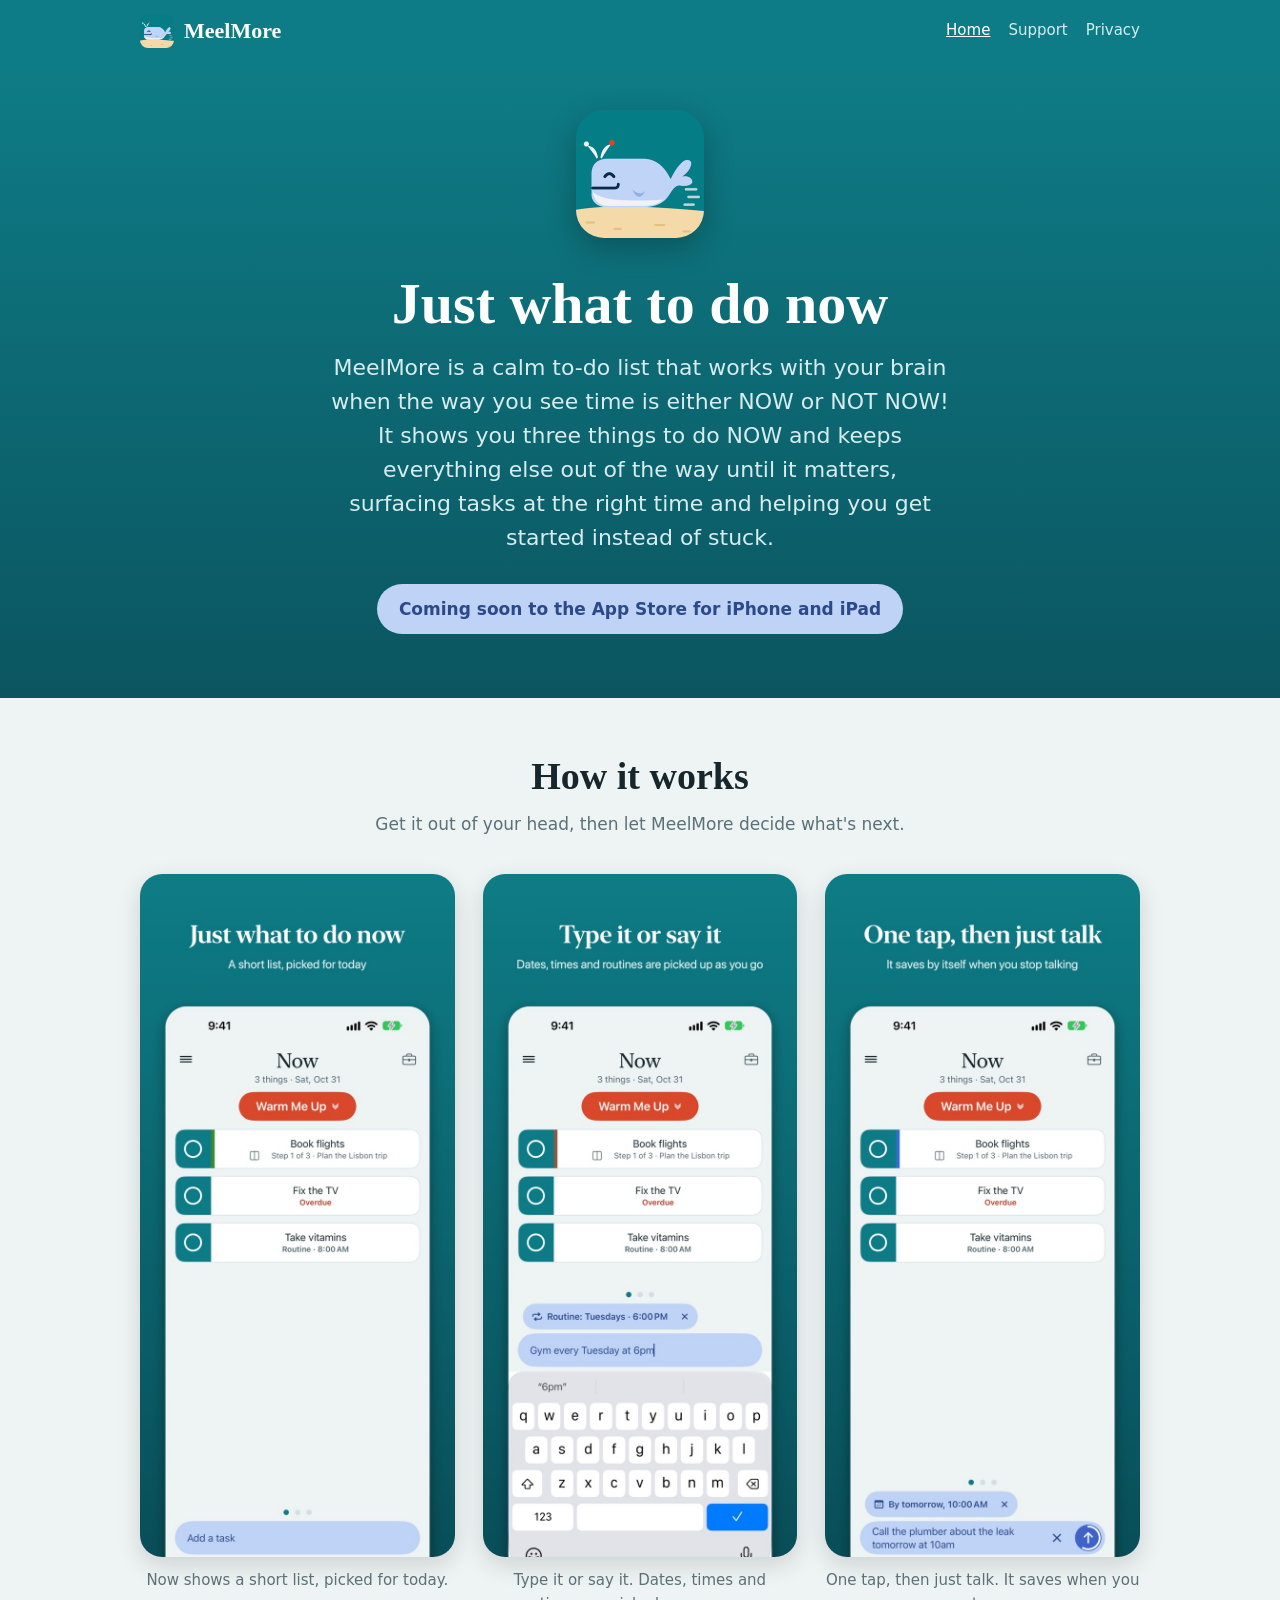
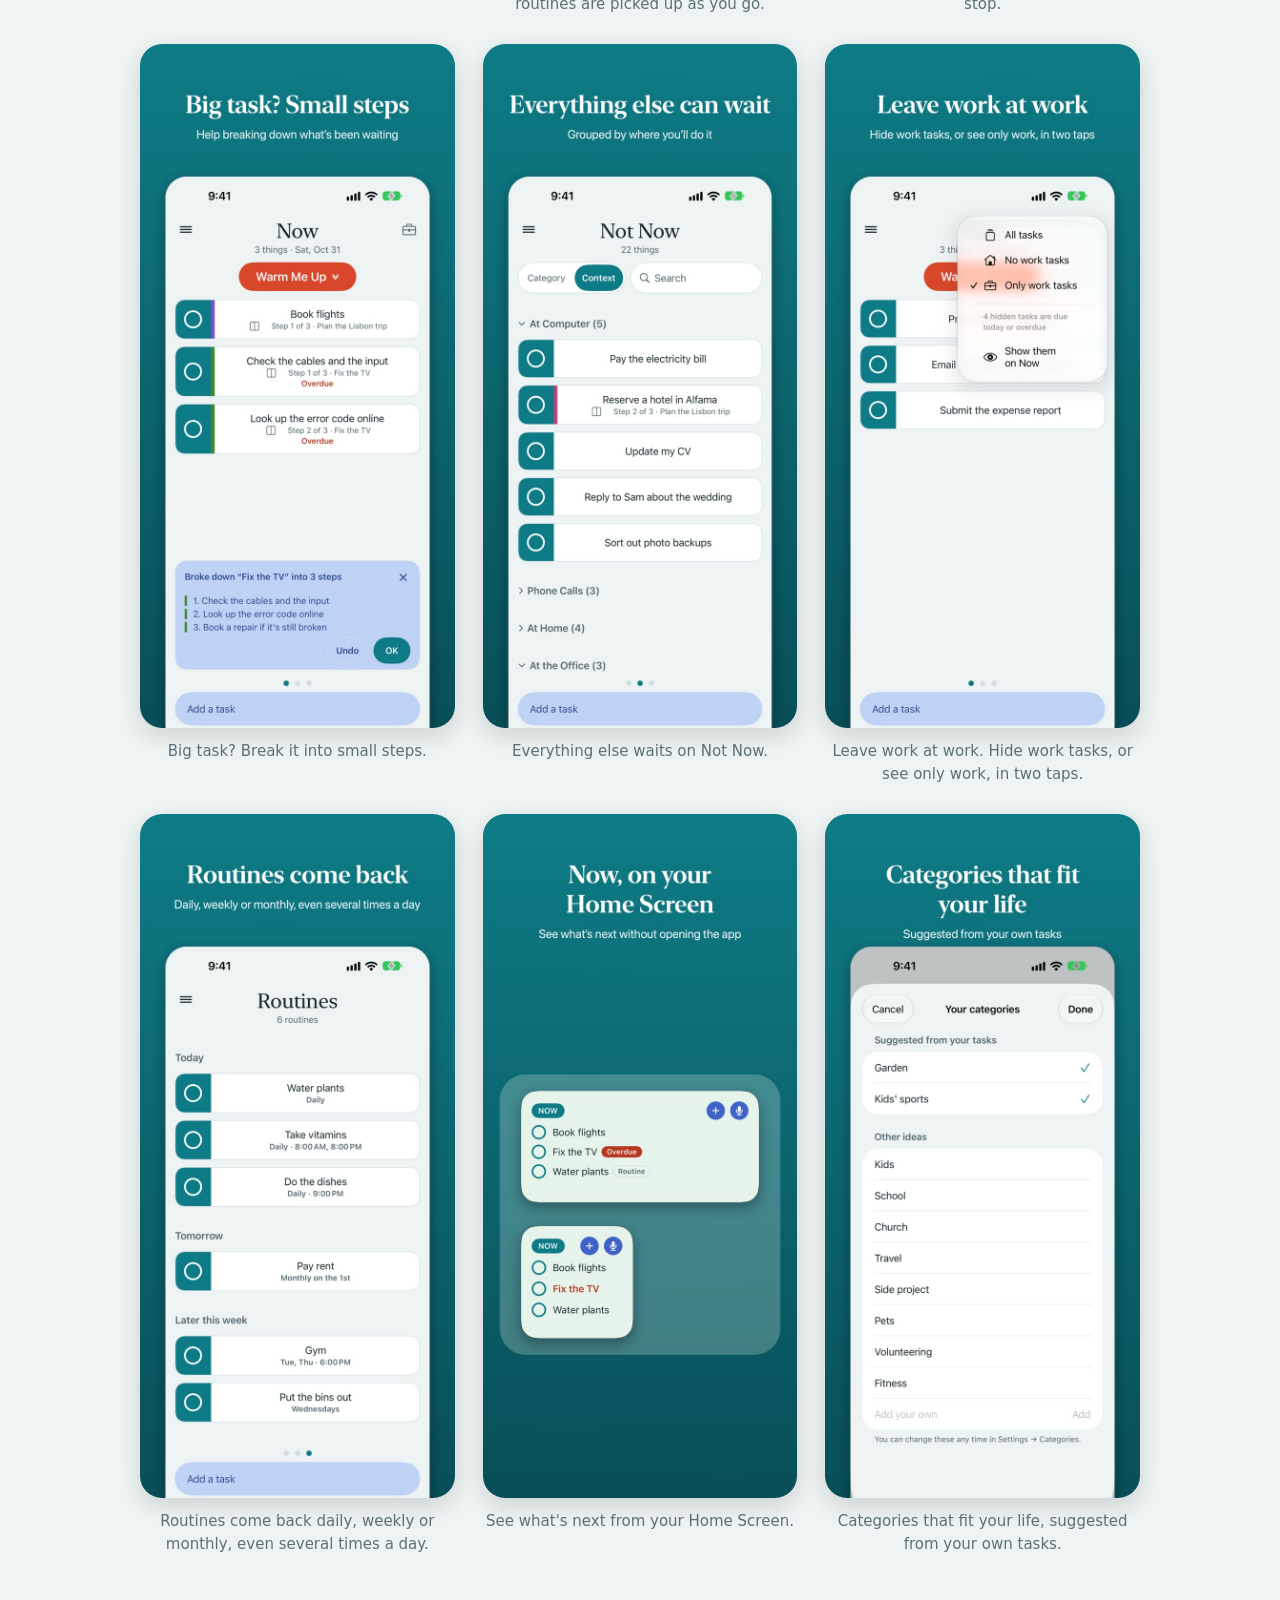
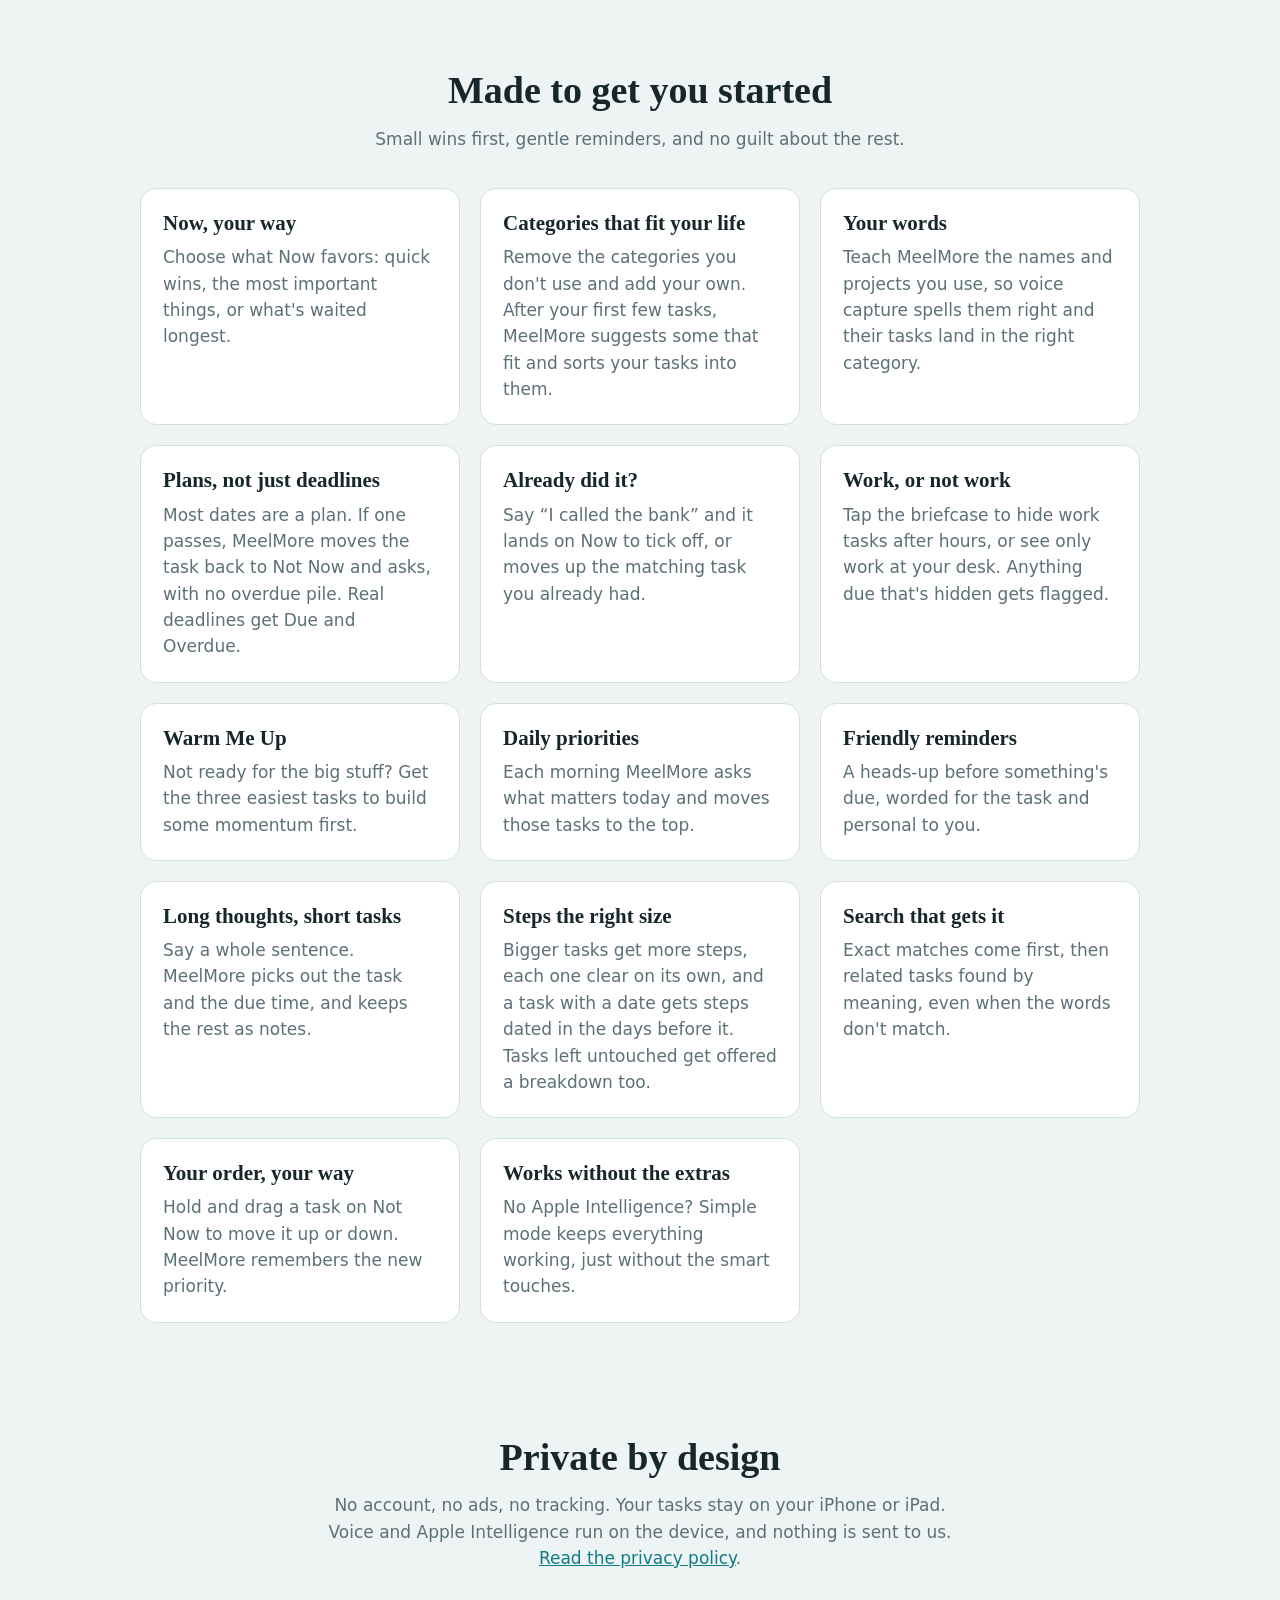
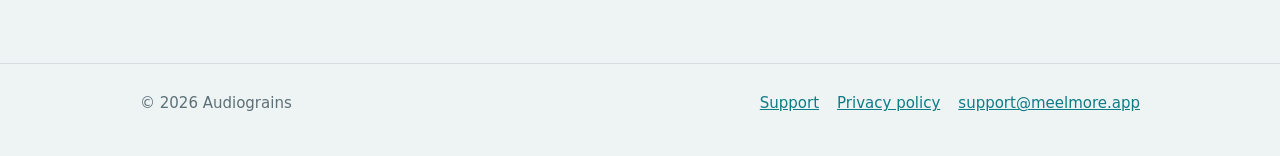
==== index.html @ 1015bf95 "MeelMore 1.3: Now favors, categories, My words, steps the right size; screenshot of suggested catego" ====
<!doctype html>
<html lang="en">
<head>
  <meta charset="utf-8">
  <meta name="viewport" content="width=device-width, initial-scale=1">
  <title>MeelMore: just what to do now</title>
  <meta name="description" content="MeelMore is a calm to-do list for iPhone and iPad that shows just what to do now. Capture by typing or voice, break big tasks into small steps, and keep everything on your device.">
  <meta property="og:title" content="MeelMore">
  <meta property="og:description" content="A calm to-do list for iPhone and iPad that shows just what to do now.">
  <meta property="og:image" content="https://meelmore.app/images/icon.png">
  <meta property="og:url" content="https://meelmore.app/">
  <link rel="icon" href="favicon.png" type="image/png">
  <link rel="apple-touch-icon" href="images/apple-touch-icon.png">
  <link rel="stylesheet" href="style.css">
</head>
<body>
  <header class="site-header">
    <div class="wrap">
      <a class="wordmark" href="./"><img src="images/icon.png" alt="">MeelMore</a>
      <nav aria-label="Site">
        <a href="./" aria-current="page">Home</a>
        <a href="support.html">Support</a>
        <a href="privacy.html">Privacy</a>
      </nav>
    </div>
  </header>

  <main>
    <div class="hero">
      <div class="wrap">
        <img class="icon" src="images/icon.png" alt="The MeelMore icon: a smiling whale">
        <h1>Just what to do now</h1>
        <p>MeelMore is a calm to-do list that works with your brain when the way you see time is either NOW or NOT NOW! It shows you three things to do NOW and keeps everything else out of the way until it matters, surfacing tasks at the right time and helping you get started instead of stuck.</p>
        <span class="badge">Coming soon to the App Store for iPhone and iPad</span>
      </div>
    </div>

    <section aria-labelledby="how">
      <div class="wrap">
        <h2 id="how">How it works</h2>
        <p class="lede">Get it out of your head, then let MeelMore decide what's next.</p>
        <ul class="shots">
          <li><figure><img src="images/01-now.jpg" width="660" height="1434" loading="lazy" alt="The Now screen with three tasks: Book flights, Fix the TV (overdue) and Take vitamins (a routine at 8:00 AM)"><figcaption>Now shows a short list, picked for today.</figcaption></figure></li>
          <li><figure><img src="images/02-capture.jpg" width="660" height="1434" loading="lazy" alt="Typing “Gym every Tuesday at 6pm” in the capture bar, which shows it will be a routine on Tuesdays at 6:00 PM"><figcaption>Type it or say it. Dates, times and routines are picked up as you go.</figcaption></figure></li>
          <li><figure><img src="images/03-voice.jpg" width="660" height="1434" loading="lazy" alt="Voice capture listening to “Call the plumber about the leak tomorrow at 10am”, with a date chip, a ✕ button and a Save task button whose ring is filling"><figcaption>One tap, then just talk. It saves when you stop.</figcaption></figure></li>
          <li><figure><img src="images/04-breakdown.jpg" width="660" height="1434" loading="lazy" alt="A big task broken down into small steps"><figcaption>Big task? Break it into small steps.</figcaption></figure></li>
          <li><figure><img src="images/05-not-now.jpg" width="660" height="1434" loading="lazy" alt="The Not Now screen with tasks grouped by where you can do them"><figcaption>Everything else waits on Not Now.</figcaption></figure></li>
          <li><figure><img src="images/06-work.jpg" width="660" height="1434" loading="lazy" alt="The briefcase menu on Now with All tasks, No work tasks and Only work tasks. Only work tasks is picked, and the menu says 2 hidden tasks are due today or overdue, with a Show them on Now button"><figcaption>Leave work at work. Hide work tasks, or see only work, in two taps.</figcaption></figure></li>
          <li><figure><img src="images/07-routines.jpg" width="660" height="1434" loading="lazy" alt="The Routines page: daily, weekly and monthly routines grouped into Today, Tomorrow and Later"><figcaption>Routines come back daily, weekly or monthly, even several times a day.</figcaption></figure></li>
          <li><figure><img src="images/08-widget.jpg" width="660" height="1434" loading="lazy" alt="MeelMore's Home Screen widgets in two sizes"><figcaption>See what's next from your Home Screen.</figcaption></figure></li>
          <li><figure><img src="images/09-categories.jpg" width="660" height="1434" loading="lazy" alt="The Your categories sheet: Garden and Kids' sports suggested from your tasks and ticked, with other ideas such as Kids, School, Church and Travel, and a field to add your own"><figcaption>Categories that fit your life, suggested from your own tasks.</figcaption></figure></li>
        </ul>
      </div>
    </section>

    <section aria-labelledby="features">
      <div class="wrap">
        <h2 id="features">Made to get you started</h2>
        <p class="lede">Small wins first, gentle reminders, and no guilt about the rest.</p>
        <div class="cards">
          <div class="card"><h3>Now, your way</h3><p>Choose what Now favors: quick wins, the most important things, or what's waited longest.</p></div>
          <div class="card"><h3>Categories that fit your life</h3><p>Remove the categories you don't use and add your own. After your first few tasks, MeelMore suggests some that fit and sorts your tasks into them.</p></div>
          <div class="card"><h3>Your words</h3><p>Teach MeelMore the names and projects you use, so voice capture spells them right and their tasks land in the right category.</p></div>
          <div class="card"><h3>Plans, not just deadlines</h3><p>Most dates are a plan. If one passes, MeelMore moves the task back to Not Now and asks, with no overdue pile. Real deadlines get Due and Overdue.</p></div>
          <div class="card"><h3>Already did it?</h3><p>Say “I called the bank” and it lands on Now to tick off, or moves up the matching task you already had.</p></div>
          <div class="card"><h3>Work, or not work</h3><p>Tap the briefcase to hide work tasks after hours, or see only work at your desk. Anything due that's hidden gets flagged.</p></div>
          <div class="card"><h3>Warm Me Up</h3><p>Not ready for the big stuff? Get the three easiest tasks to build some momentum first.</p></div>
          <div class="card"><h3>Daily priorities</h3><p>Each morning MeelMore asks what matters today and moves those tasks to the top.</p></div>
          <div class="card"><h3>Friendly reminders</h3><p>A heads-up before something's due, worded for the task and personal to you.</p></div>
          <div class="card"><h3>Long thoughts, short tasks</h3><p>Say a whole sentence. MeelMore picks out the task and the due time, and keeps the rest as notes.</p></div>
          <div class="card"><h3>Steps the right size</h3><p>Bigger tasks get more steps, each one clear on its own, and a task with a date gets steps dated in the days before it. Tasks left untouched get offered a breakdown too.</p></div>
          <div class="card"><h3>Search that gets it</h3><p>Exact matches come first, then related tasks found by meaning, even when the words don't match.</p></div>
          <div class="card"><h3>Your order, your way</h3><p>Hold and drag a task on Not Now to move it up or down. MeelMore remembers the new priority.</p></div>
          <div class="card"><h3>Works without the extras</h3><p>No Apple Intelligence? Simple mode keeps everything working, just without the smart touches.</p></div>
        </div>
      </div>
    </section>

    <section aria-labelledby="private">
      <div class="wrap narrow">
        <h2 id="private">Private by design</h2>
        <p class="lede">No account, no ads, no tracking. Your tasks stay on your iPhone or iPad. Voice and Apple Intelligence run on the device, and nothing is sent to us. <a href="privacy.html">Read the privacy policy</a>.</p>
      </div>
    </section>
  </main>

  <footer class="site-footer">
    <div class="wrap">
      <span>© 2026 Audiograins</span>
      <nav aria-label="Footer">
        <a href="support.html">Support</a>
        <a href="privacy.html">Privacy policy</a>
        <a href="mailto:support@meelmore.app">support@meelmore.app</a>
      </nav>
    </div>
  </footer>
</body>
</html>
---- style.css ----
/* MeelMore's Lagoon (light) and Nightfall (dark) colors, from design/design-tokens.json. */
:root {
  --screen: #EEF3F4;
  --row: #FFFFFF;
  --line: #D5DFE2;
  --ink: #16262B;
  --ink-secondary: #5C7077;
  --complete: #0E7C86;
  --capture: #BFD3F7;
  --on-capture: #2C4A8A;
  --due: #B8391F;
  --hero-top: #0E7C86;
  --hero-bottom: #0B5560;
  --on-hero: #FFFFFF;
  --on-hero-soft: #D7ECEE;
  color-scheme: light dark;
}

@media (prefers-color-scheme: dark) {
  :root {
    --screen: #0C1117;
    --row: #151C25;
    --line: #232D3A;
    --ink: #E8EEF2;
    --ink-secondary: #8797A6;
    --complete: #3CC9C0;
    --capture: #A9C4FA;
    --on-capture: #1D3A75;
    --due: #FF8A5B;
    --hero-top: #0B4A52;
    --hero-bottom: #0C1117;
  }
}

* { box-sizing: border-box; }

body {
  margin: 0;
  background: var(--screen);
  color: var(--ink);
  font: 17px/1.55 -apple-system, BlinkMacSystemFont, "Segoe UI", system-ui, sans-serif;
  -webkit-text-size-adjust: 100%;
}

h1, h2, h3, .wordmark {
  font-family: ui-serif, "New York", Georgia, "Times New Roman", serif;
  font-weight: 600;
  line-height: 1.2;
}

a { color: var(--complete); }
a:hover { text-decoration-thickness: 2px; }

.wrap { max-width: 1040px; margin: 0 auto; padding: 0 20px; }
.narrow { max-width: 720px; }

/* Header */
.site-header { background: var(--hero-top); color: var(--on-hero); }
.site-header .wrap { display: flex; align-items: center; justify-content: space-between; gap: 16px; padding-top: 14px; padding-bottom: 14px; }
.wordmark { display: flex; align-items: center; gap: 10px; color: inherit; text-decoration: none; font-size: 22px; }
.wordmark img { width: 34px; height: 34px; border-radius: 8px; }
.site-header nav { display: flex; gap: 18px; flex-wrap: wrap; }
.site-header nav a { color: var(--on-hero-soft); text-decoration: none; font-size: 15px; }
.site-header nav a:hover, .site-header nav a[aria-current="page"] { color: var(--on-hero); text-decoration: underline; }

/* Hero */
.hero {
  background: linear-gradient(var(--hero-top), var(--hero-bottom));
  color: var(--on-hero);
  text-align: center;
  padding: 48px 0 64px;
}
.hero .icon { width: 128px; height: 128px; border-radius: 28px; box-shadow: 0 10px 30px rgb(0 0 0 / 0.25); }
.hero h1 { font-size: clamp(36px, 7vw, 58px); margin: 24px 0 12px; }
.hero p { font-size: clamp(18px, 2.6vw, 22px); color: var(--on-hero-soft); max-width: 620px; margin: 0 auto; }
.badge {
  display: inline-block;
  margin-top: 28px;
  padding: 12px 22px;
  border-radius: 999px;
  background: var(--capture);
  color: var(--on-capture);
  font-weight: 600;
}

/* Sections */
section { padding: 56px 0; }
section h2 { font-size: clamp(28px, 4.5vw, 38px); margin: 0 0 12px; text-align: center; }
.lede { text-align: center; color: var(--ink-secondary); max-width: 640px; margin: 0 auto 36px; }

.shots {
  display: grid;
  grid-template-columns: repeat(3, 1fr);
  gap: 28px;
  margin: 0;
  padding: 0;
  list-style: none;
}
.shots figure { margin: 0; }
.shots img {
  display: block;
  width: 100%;
  height: auto;
  border-radius: 22px;
  box-shadow: 0 8px 24px rgb(0 0 0 / 0.14);
}
.shots figcaption { margin-top: 12px; color: var(--ink-secondary); font-size: 15px; text-align: center; }

.cards { display: grid; grid-template-columns: repeat(3, 1fr); gap: 20px; }
.card { background: var(--row); border: 1px solid var(--line); border-radius: 16px; padding: 22px; }
.card h3 { margin: 0 0 8px; font-size: 21px; }
.card p { margin: 0; color: var(--ink-secondary); }

/* Pages */
.page { padding: 40px 0 64px; }
.page h1 { font-size: clamp(32px, 6vw, 44px); margin: 0 0 8px; }
.page h2 { font-size: 24px; margin: 36px 0 8px; }
.page .updated { color: var(--ink-secondary); margin-top: 0; }
.page li { margin-bottom: 6px; }
.contact {
  background: var(--row);
  border: 1px solid var(--line);
  border-radius: 16px;
  padding: 20px 22px;
  margin: 24px 0;
}
.contact a { font-weight: 600; font-size: 19px; }
details { background: var(--row); border: 1px solid var(--line); border-radius: 12px; padding: 14px 18px; margin: 10px 0; }
summary { cursor: pointer; font-weight: 600; }
details p { margin: 10px 0 0; color: var(--ink-secondary); }

/* Footer */
.site-footer { border-top: 1px solid var(--line); padding: 28px 0 40px; color: var(--ink-secondary); font-size: 15px; }
.site-footer .wrap { display: flex; justify-content: space-between; flex-wrap: wrap; gap: 12px; }
.site-footer nav { display: flex; gap: 18px; flex-wrap: wrap; }

@media (max-width: 760px) {
  .shots { grid-template-columns: repeat(2, 1fr); gap: 16px; }
  .cards { grid-template-columns: 1fr; }
  .site-header .wrap { flex-direction: column; align-items: flex-start; gap: 8px; }
}
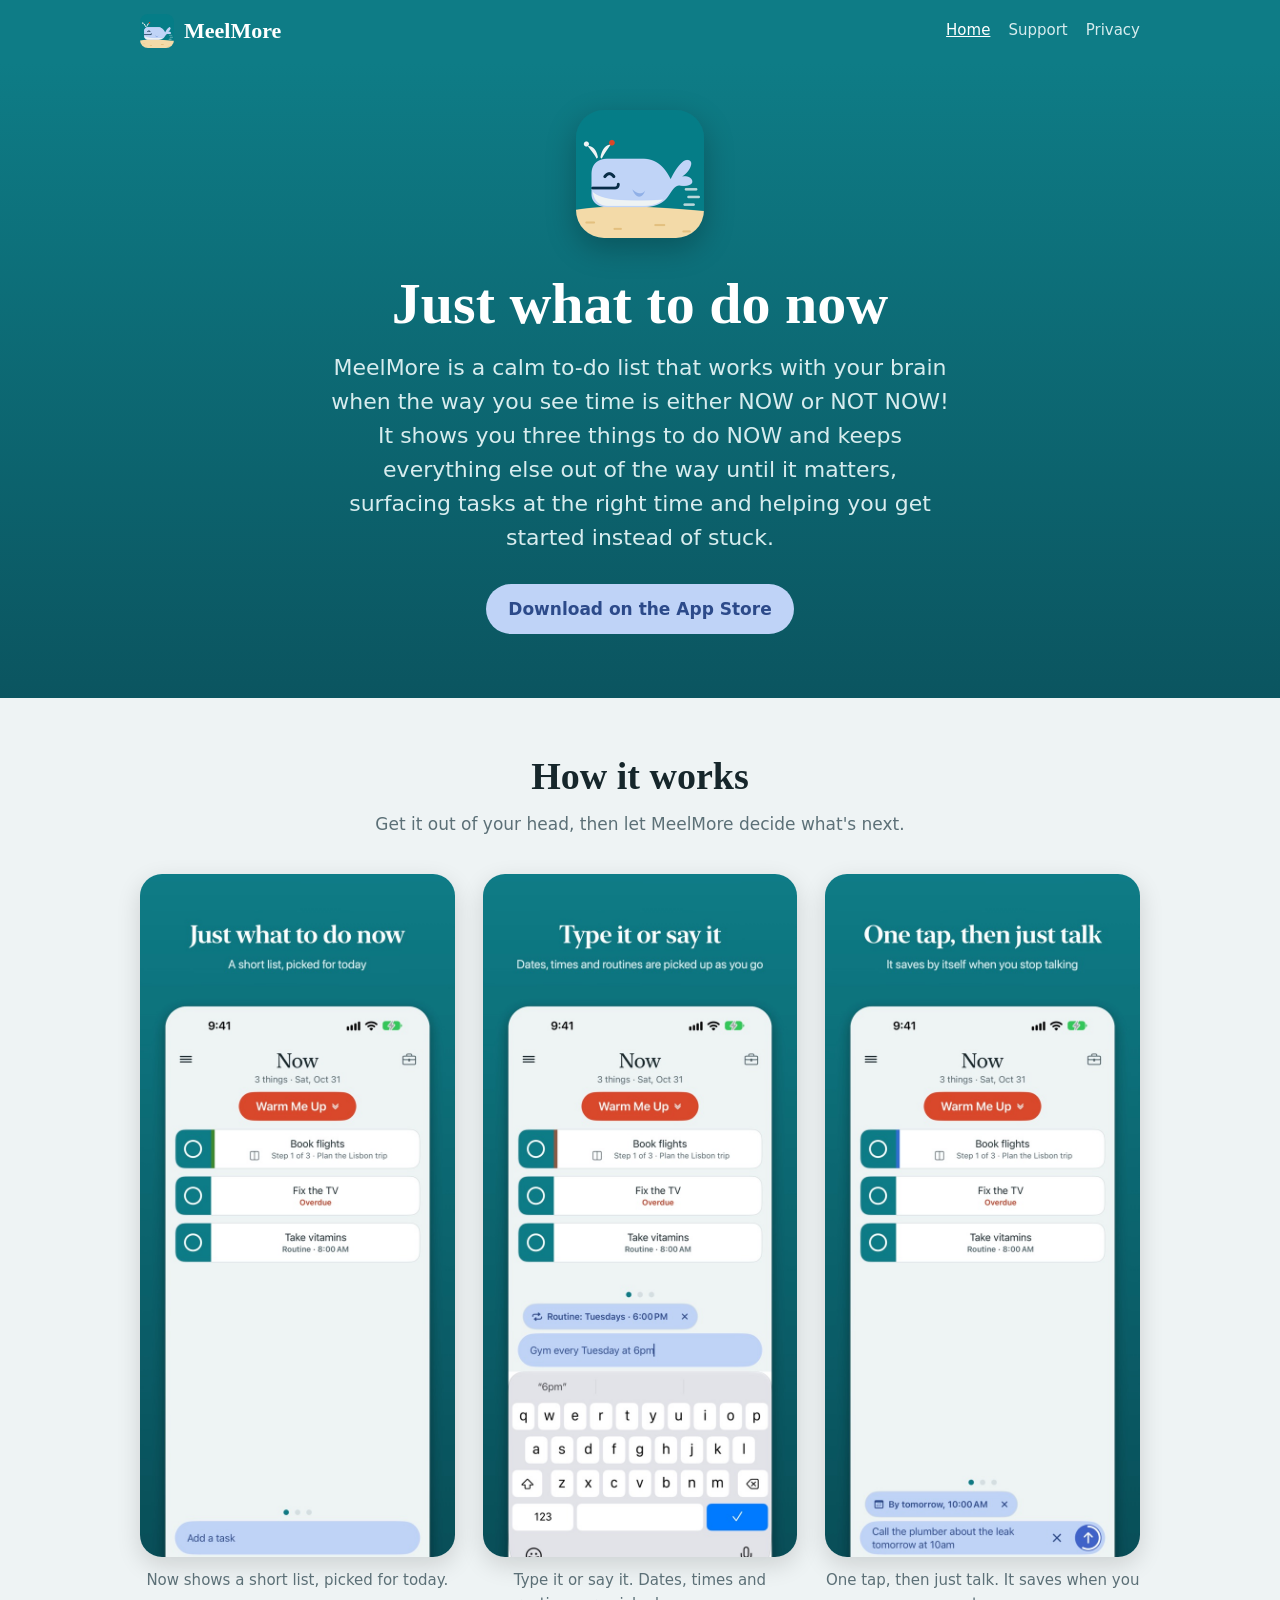
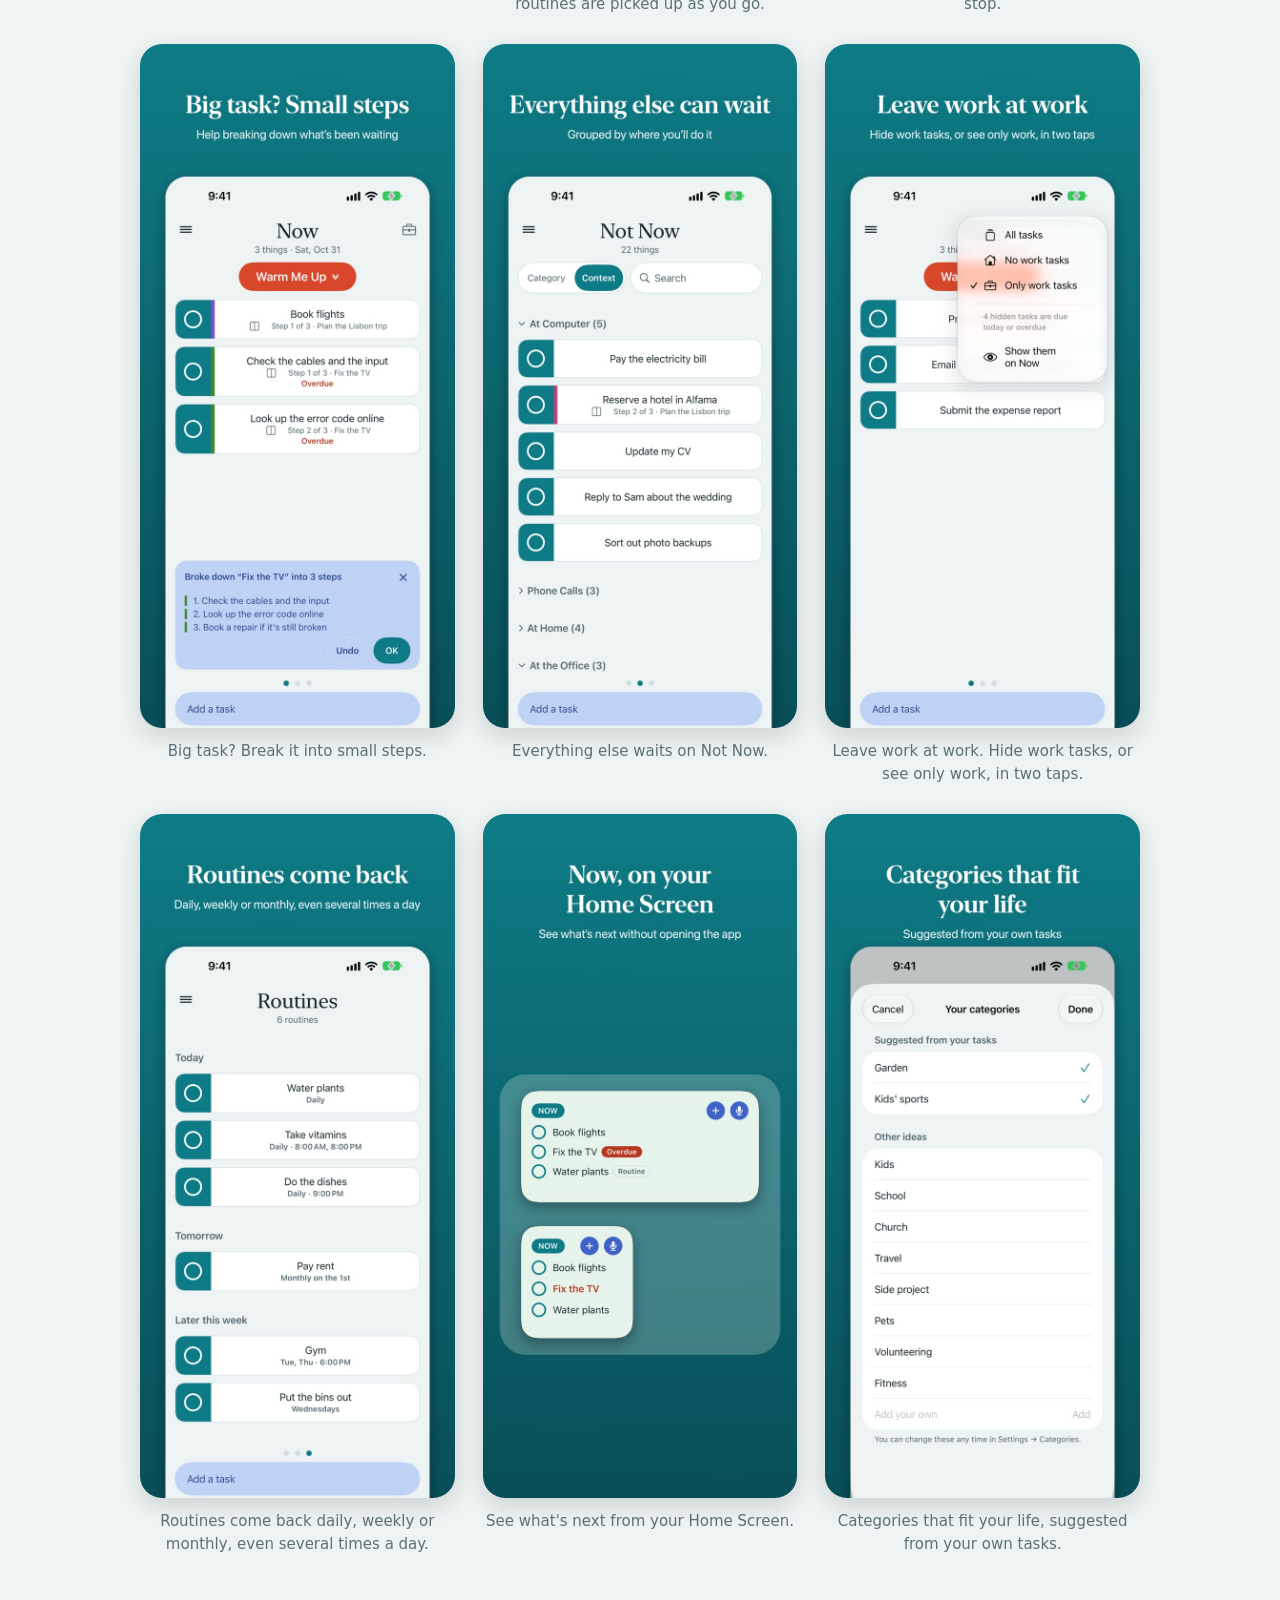
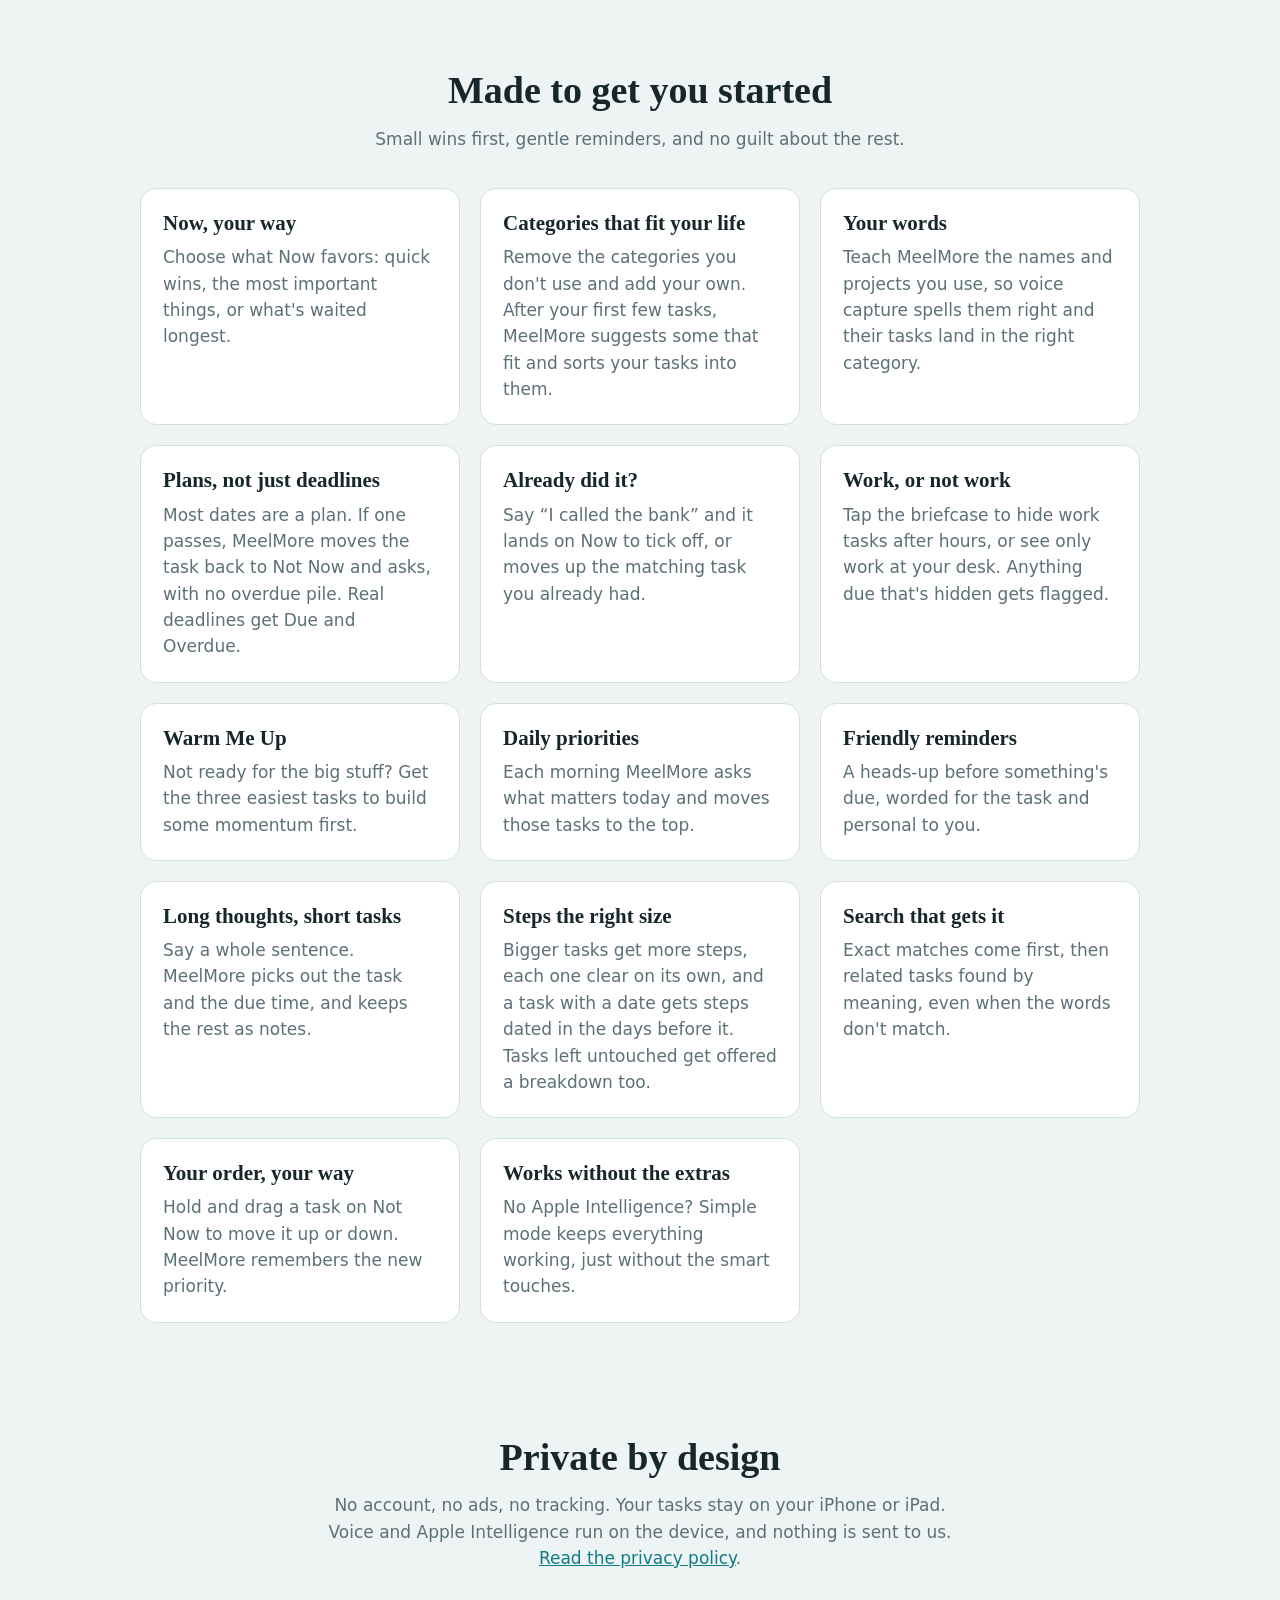
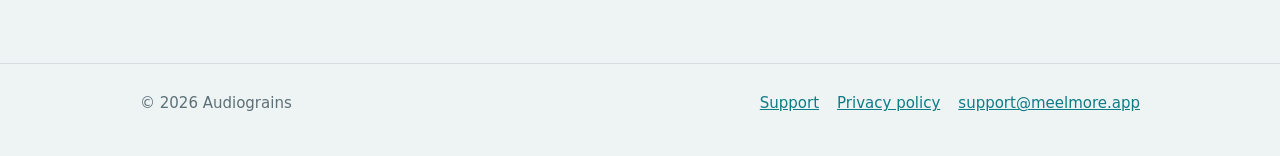
==== commit ce392982: "Link to MeelMore on the App Store Co-Authored-By: Claude Opus 5.5 <noreply@anthropic.com> Claude-Ses" ====
--- a/index.html
+++ b/index.html
@@ -9,6 +9,7 @@
   <meta property="og:description" content="A calm to-do list for iPhone and iPad that shows just what to do now.">
   <meta property="og:image" content="https://meelmore.app/images/icon.png">
   <meta property="og:url" content="https://meelmore.app/">
+  <meta name="apple-itunes-app" content="app-id=6826042139">
   <link rel="icon" href="favicon.png" type="image/png">
   <link rel="apple-touch-icon" href="images/apple-touch-icon.png">
   <link rel="stylesheet" href="style.css">
@@ -31,7 +32,7 @@
         <img class="icon" src="images/icon.png" alt="The MeelMore icon: a smiling whale">
         <h1>Just what to do now</h1>
         <p>MeelMore is a calm to-do list that works with your brain when the way you see time is either NOW or NOT NOW! It shows you three things to do NOW and keeps everything else out of the way until it matters, surfacing tasks at the right time and helping you get started instead of stuck.</p>
-        <span class="badge">Coming soon to the App Store for iPhone and iPad</span>
+        <a class="badge" href="https://apps.apple.com/app/meelmore/id6826042139">Download on the App Store</a>
       </div>
     </div>
 
--- a/style.css
+++ b/style.css
@@ -81,7 +81,9 @@
   background: var(--capture);
   color: var(--on-capture);
   font-weight: 600;
+  text-decoration: none;
 }
+a.badge:hover { filter: brightness(1.08); }
 
 /* Sections */
 section { padding: 56px 0; }
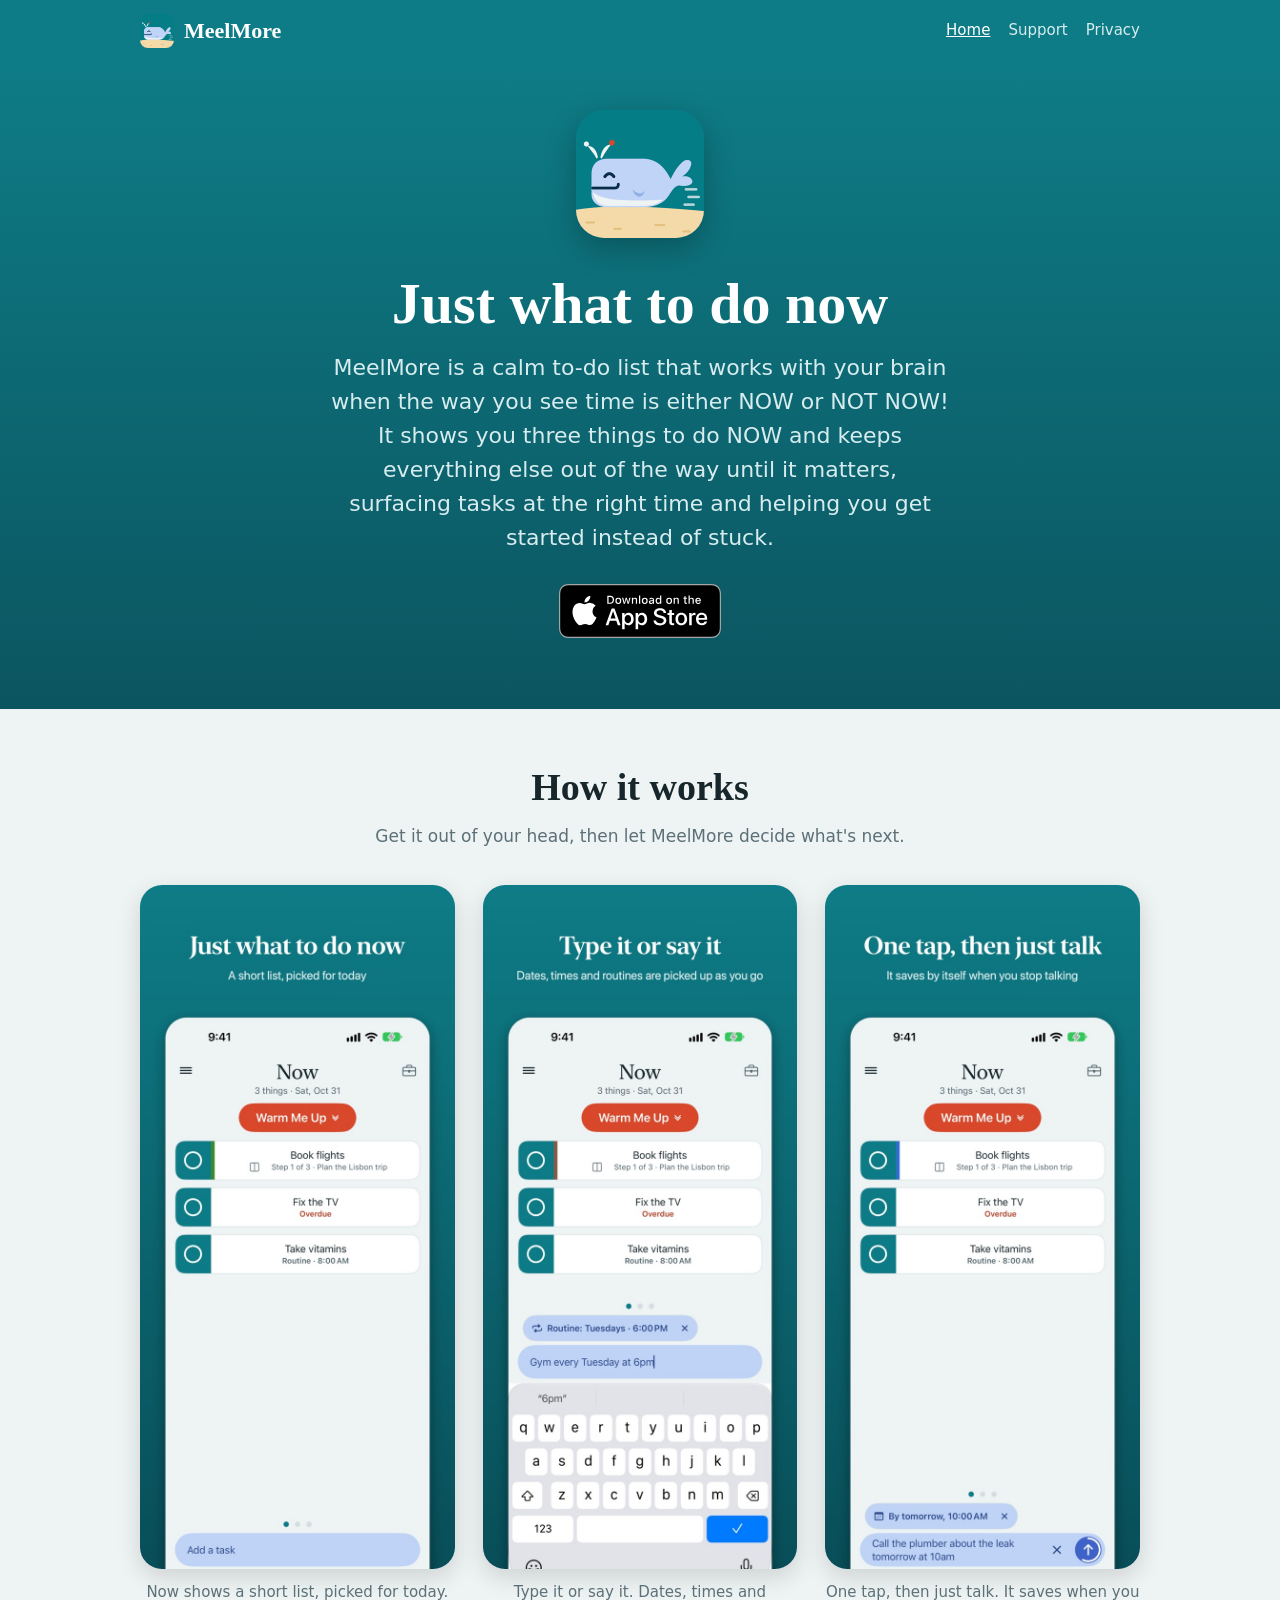
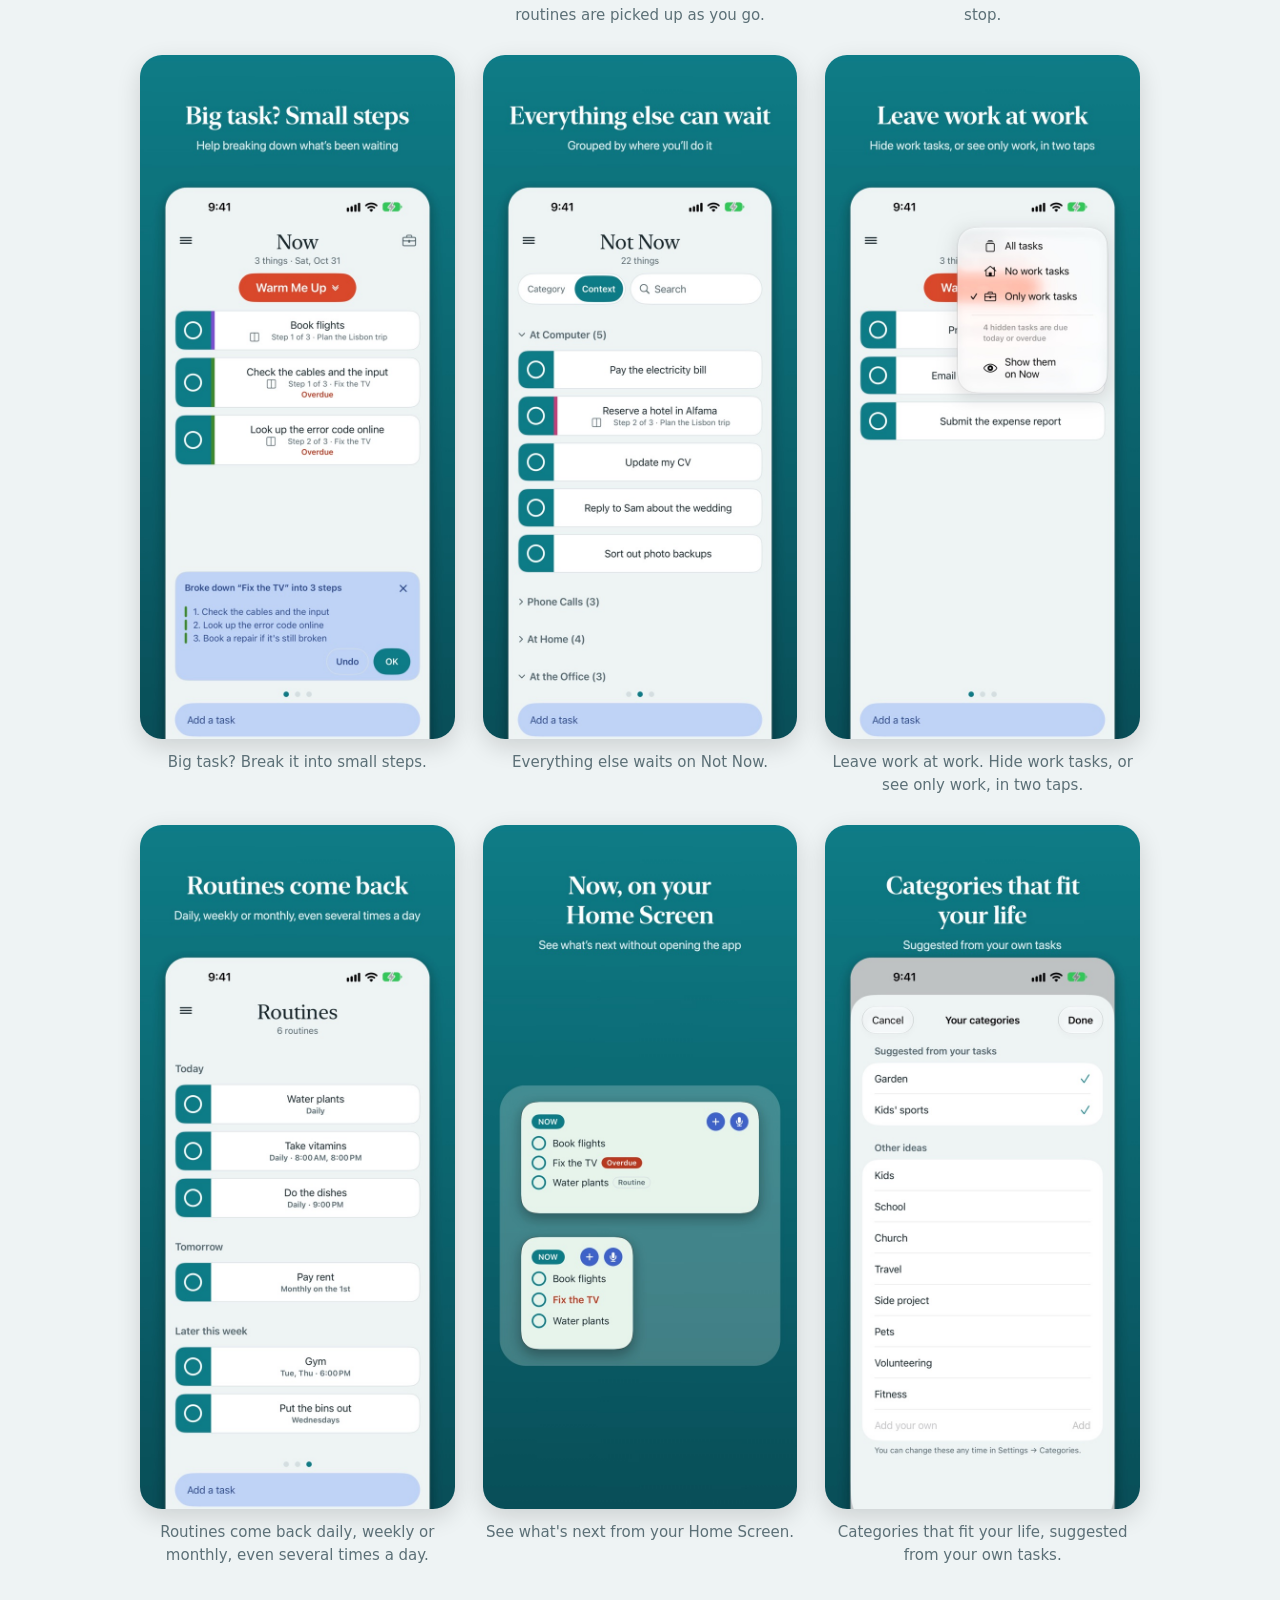
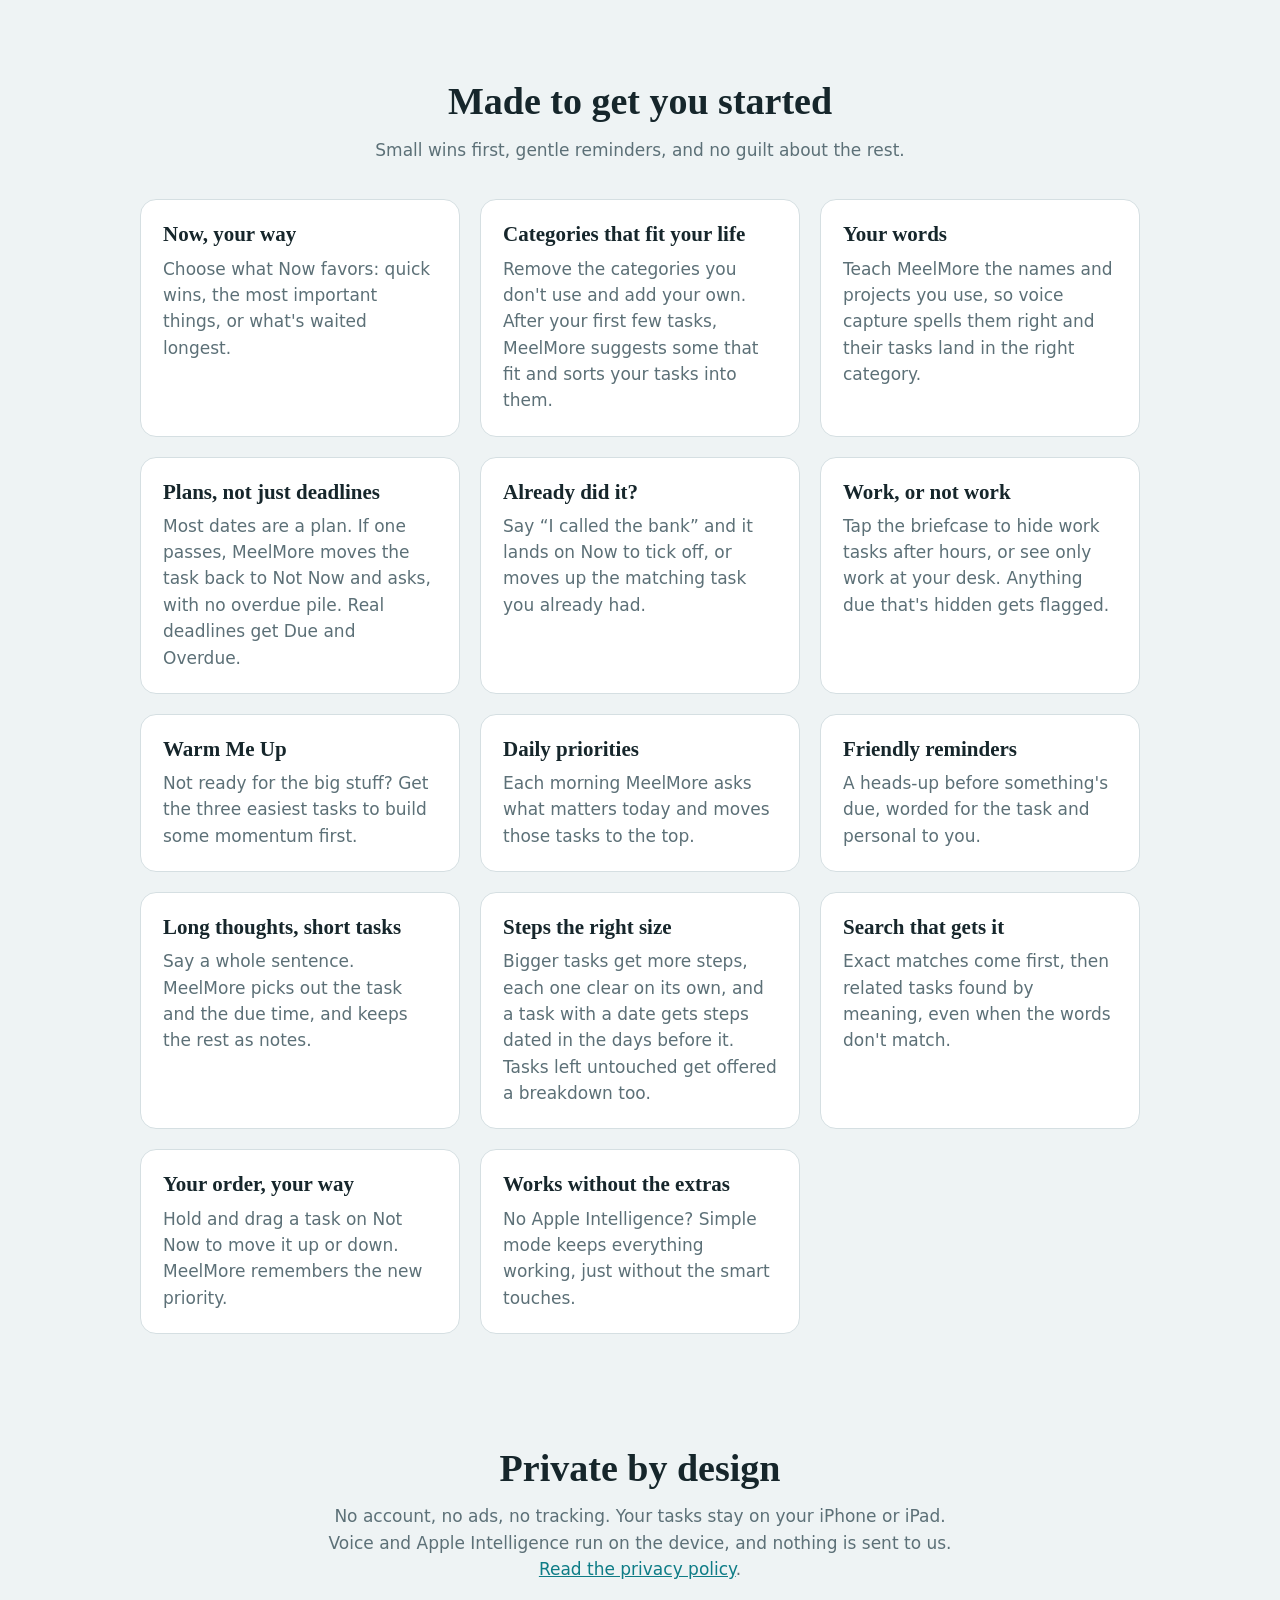
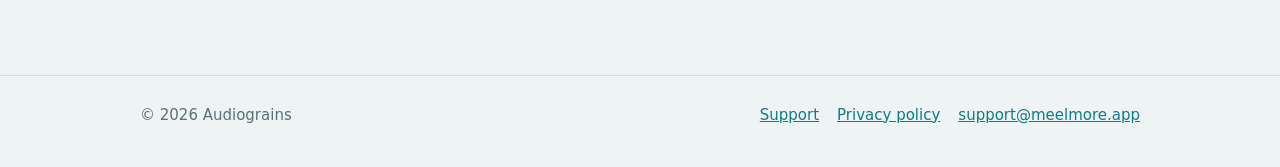
==== commit 263f0d47: "Apple's Download on the App Store badge in place of the pill Co-Authored-By: Claude Opus 5.5 <norepl" ====
--- a/index.html
+++ b/index.html
@@ -32,7 +32,7 @@
         <img class="icon" src="images/icon.png" alt="The MeelMore icon: a smiling whale">
         <h1>Just what to do now</h1>
         <p>MeelMore is a calm to-do list that works with your brain when the way you see time is either NOW or NOT NOW! It shows you three things to do NOW and keeps everything else out of the way until it matters, surfacing tasks at the right time and helping you get started instead of stuck.</p>
-        <a class="badge" href="https://apps.apple.com/app/meelmore/id6826042139">Download on the App Store</a>
+        <a class="store-badge" href="https://apps.apple.com/app/meelmore/id6826042139"><img src="images/app-store-badge.svg" width="162" height="54" alt="Download on the App Store"></a>
       </div>
     </div>
 
--- a/style.css
+++ b/style.css
@@ -73,17 +73,9 @@
 .hero .icon { width: 128px; height: 128px; border-radius: 28px; box-shadow: 0 10px 30px rgb(0 0 0 / 0.25); }
 .hero h1 { font-size: clamp(36px, 7vw, 58px); margin: 24px 0 12px; }
 .hero p { font-size: clamp(18px, 2.6vw, 22px); color: var(--on-hero-soft); max-width: 620px; margin: 0 auto; }
-.badge {
-  display: inline-block;
-  margin-top: 28px;
-  padding: 12px 22px;
-  border-radius: 999px;
-  background: var(--capture);
-  color: var(--on-capture);
-  font-weight: 600;
-  text-decoration: none;
-}
-a.badge:hover { filter: brightness(1.08); }
+/* Apple's badge artwork, unmodified (App Store marketing guidelines). */
+.store-badge { display: inline-block; margin-top: 28px; line-height: 0; }
+.store-badge img { display: block; width: 162px; height: auto; }
 
 /* Sections */
 section { padding: 56px 0; }
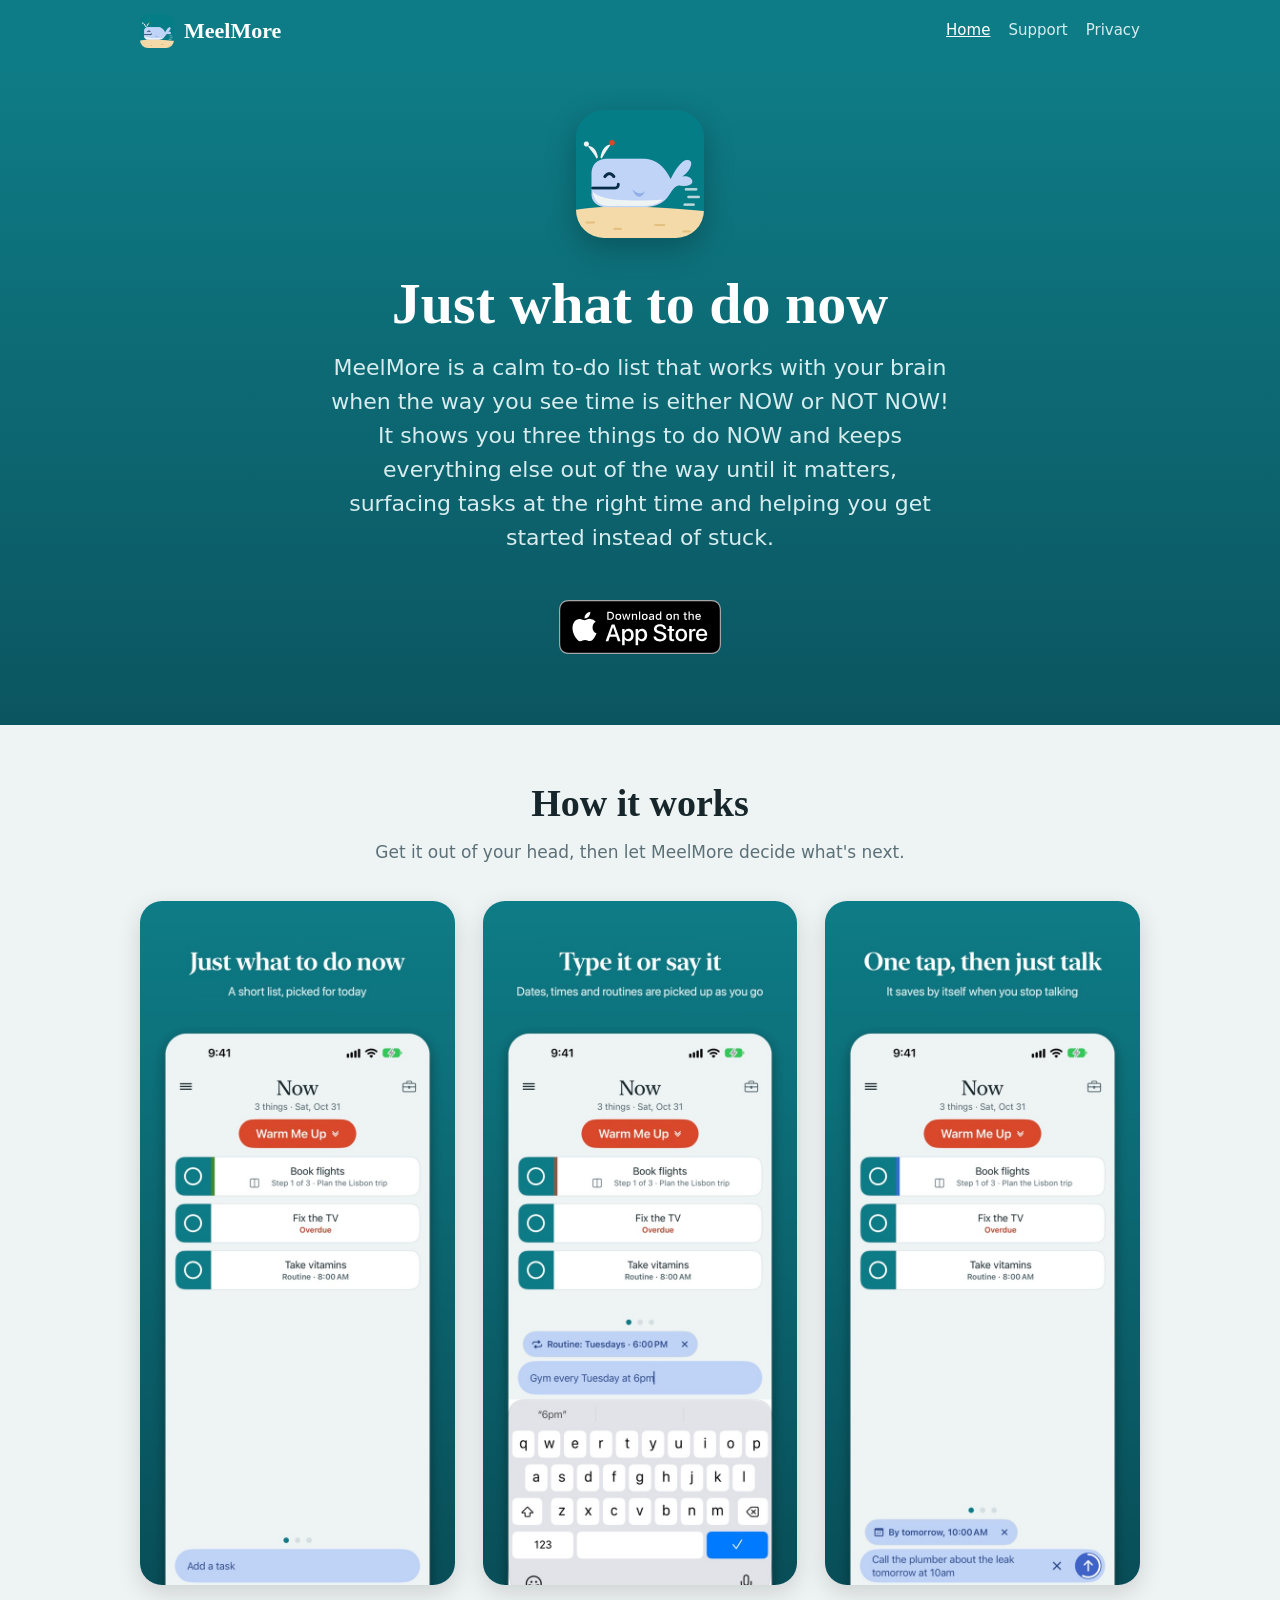
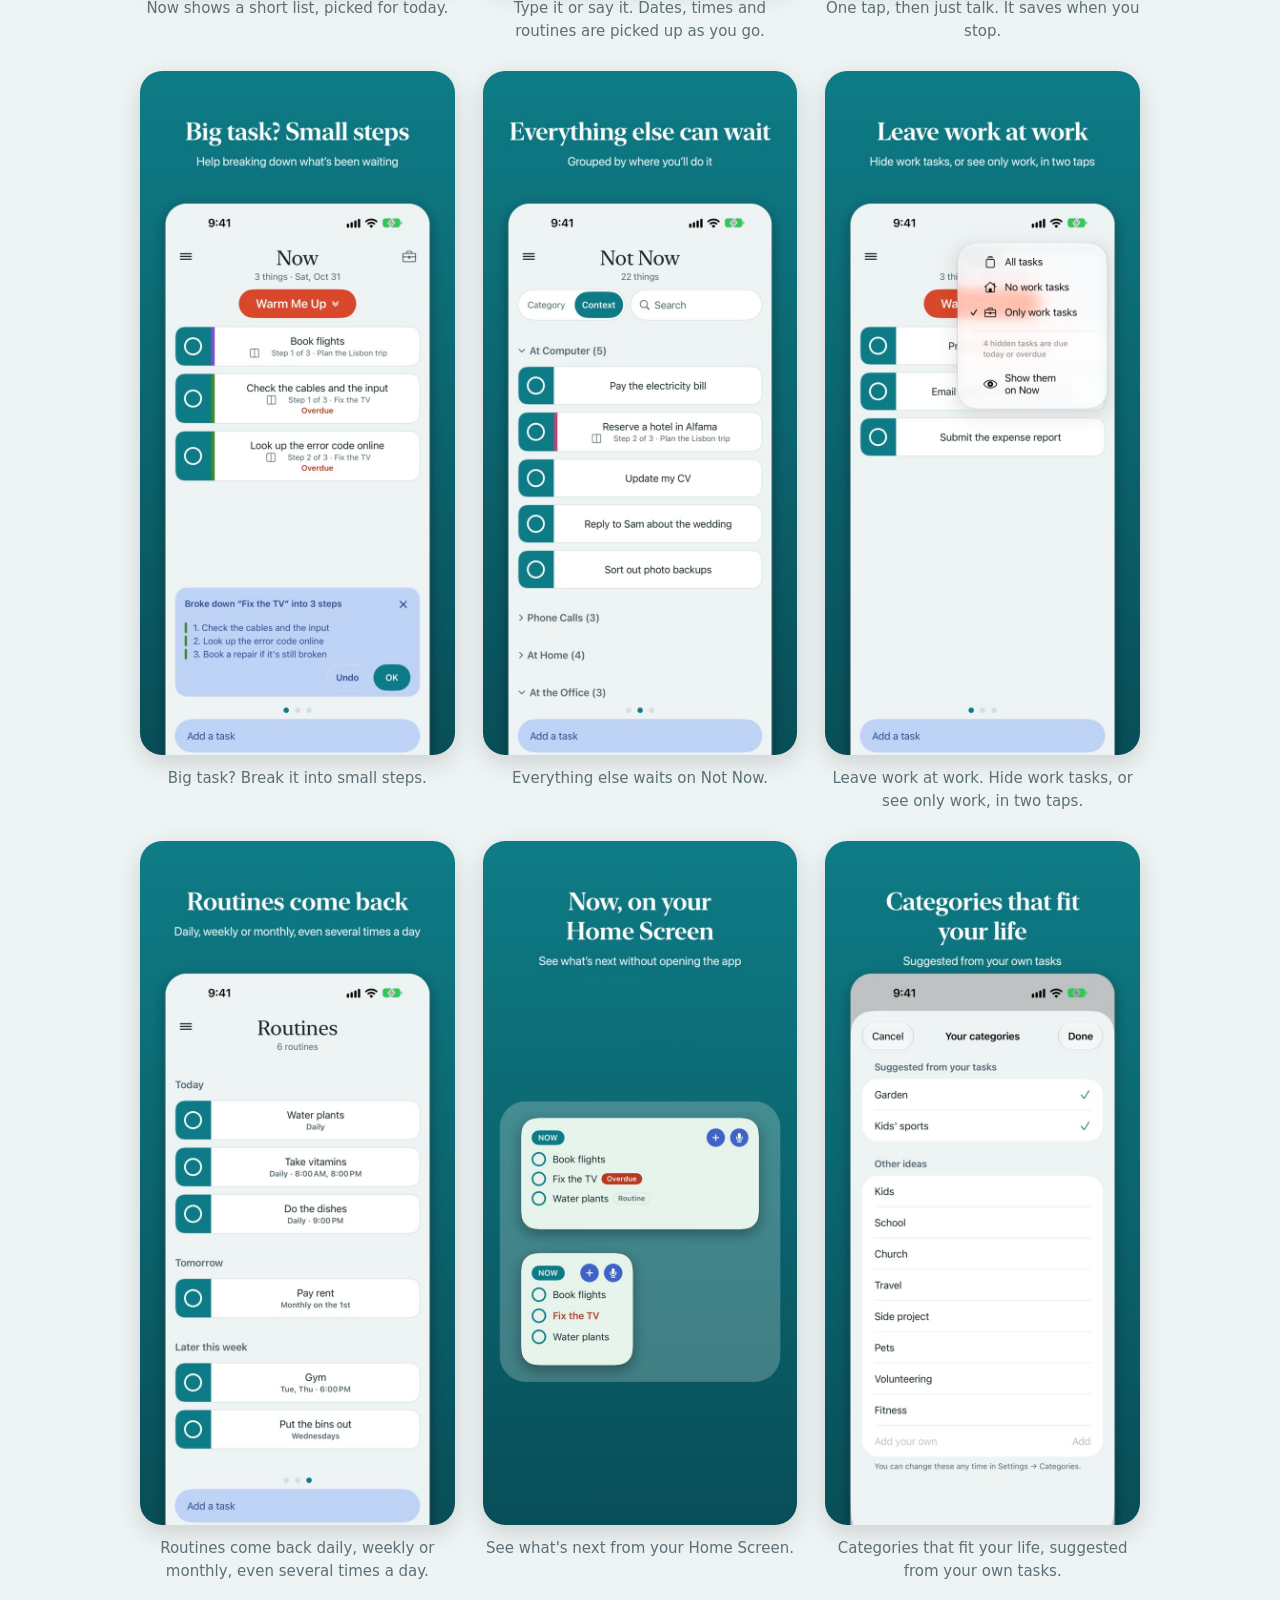
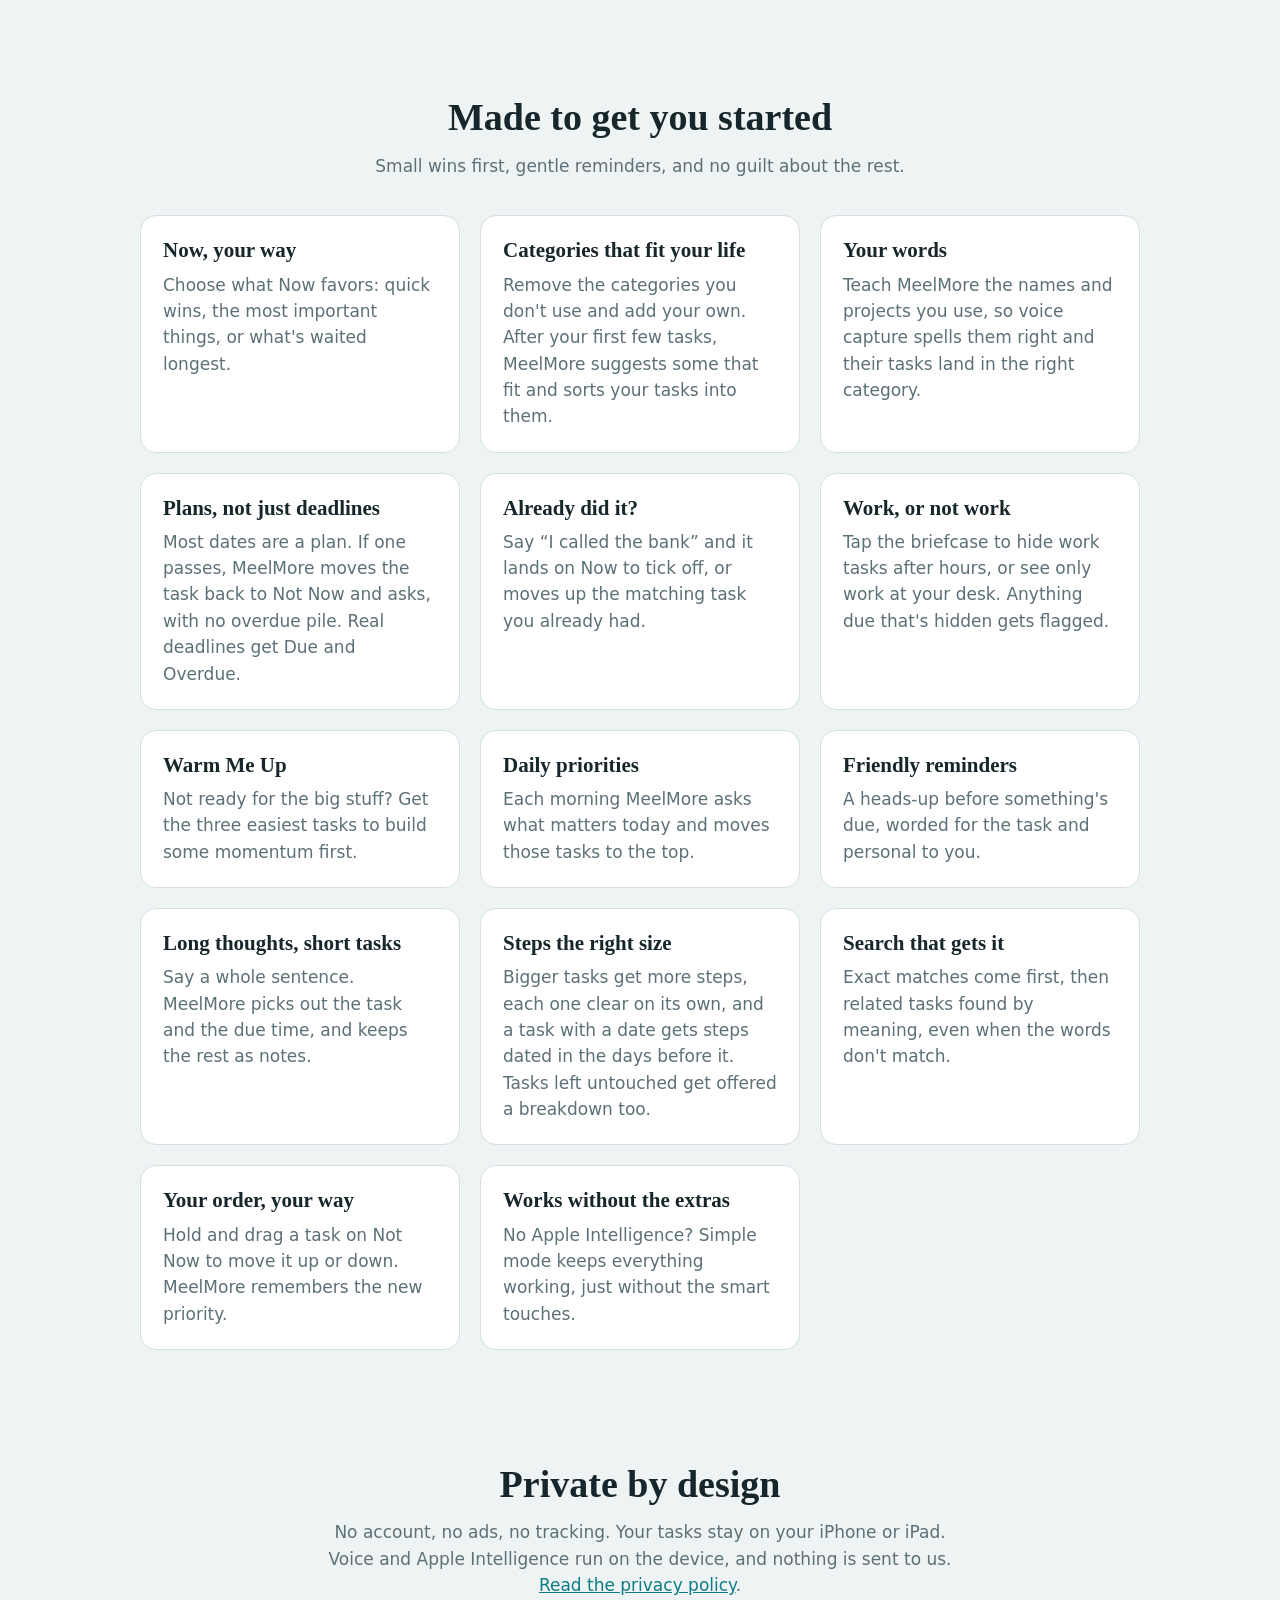
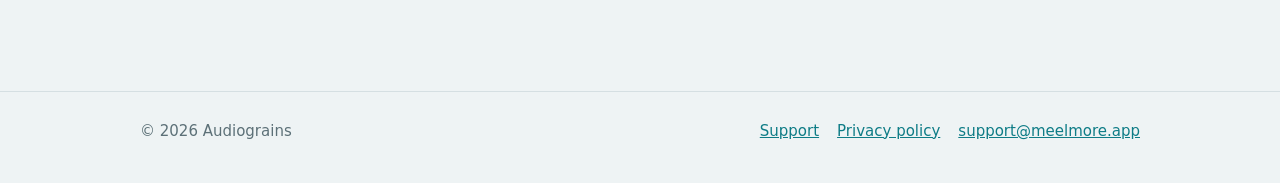
==== commit 04e73c21: "Version the stylesheet link so style changes show without waiting for the cache Co-Authored-By: Clau" ====
--- a/index.html
+++ b/index.html
@@ -12,7 +12,7 @@
   <meta name="apple-itunes-app" content="app-id=6826042139">
   <link rel="icon" href="favicon.png" type="image/png">
   <link rel="apple-touch-icon" href="images/apple-touch-icon.png">
-  <link rel="stylesheet" href="style.css">
+  <link rel="stylesheet" href="style.css?v=2">
 </head>
 <body>
   <header class="site-header">
--- a/style.css
+++ b/style.css
@@ -74,7 +74,7 @@
 .hero h1 { font-size: clamp(36px, 7vw, 58px); margin: 24px 0 12px; }
 .hero p { font-size: clamp(18px, 2.6vw, 22px); color: var(--on-hero-soft); max-width: 620px; margin: 0 auto; }
 /* Apple's badge artwork, unmodified (App Store marketing guidelines). */
-.store-badge { display: inline-block; margin-top: 28px; line-height: 0; }
+.store-badge { display: inline-block; margin-top: 44px; line-height: 0; }
 .store-badge img { display: block; width: 162px; height: auto; }
 
 /* Sections */
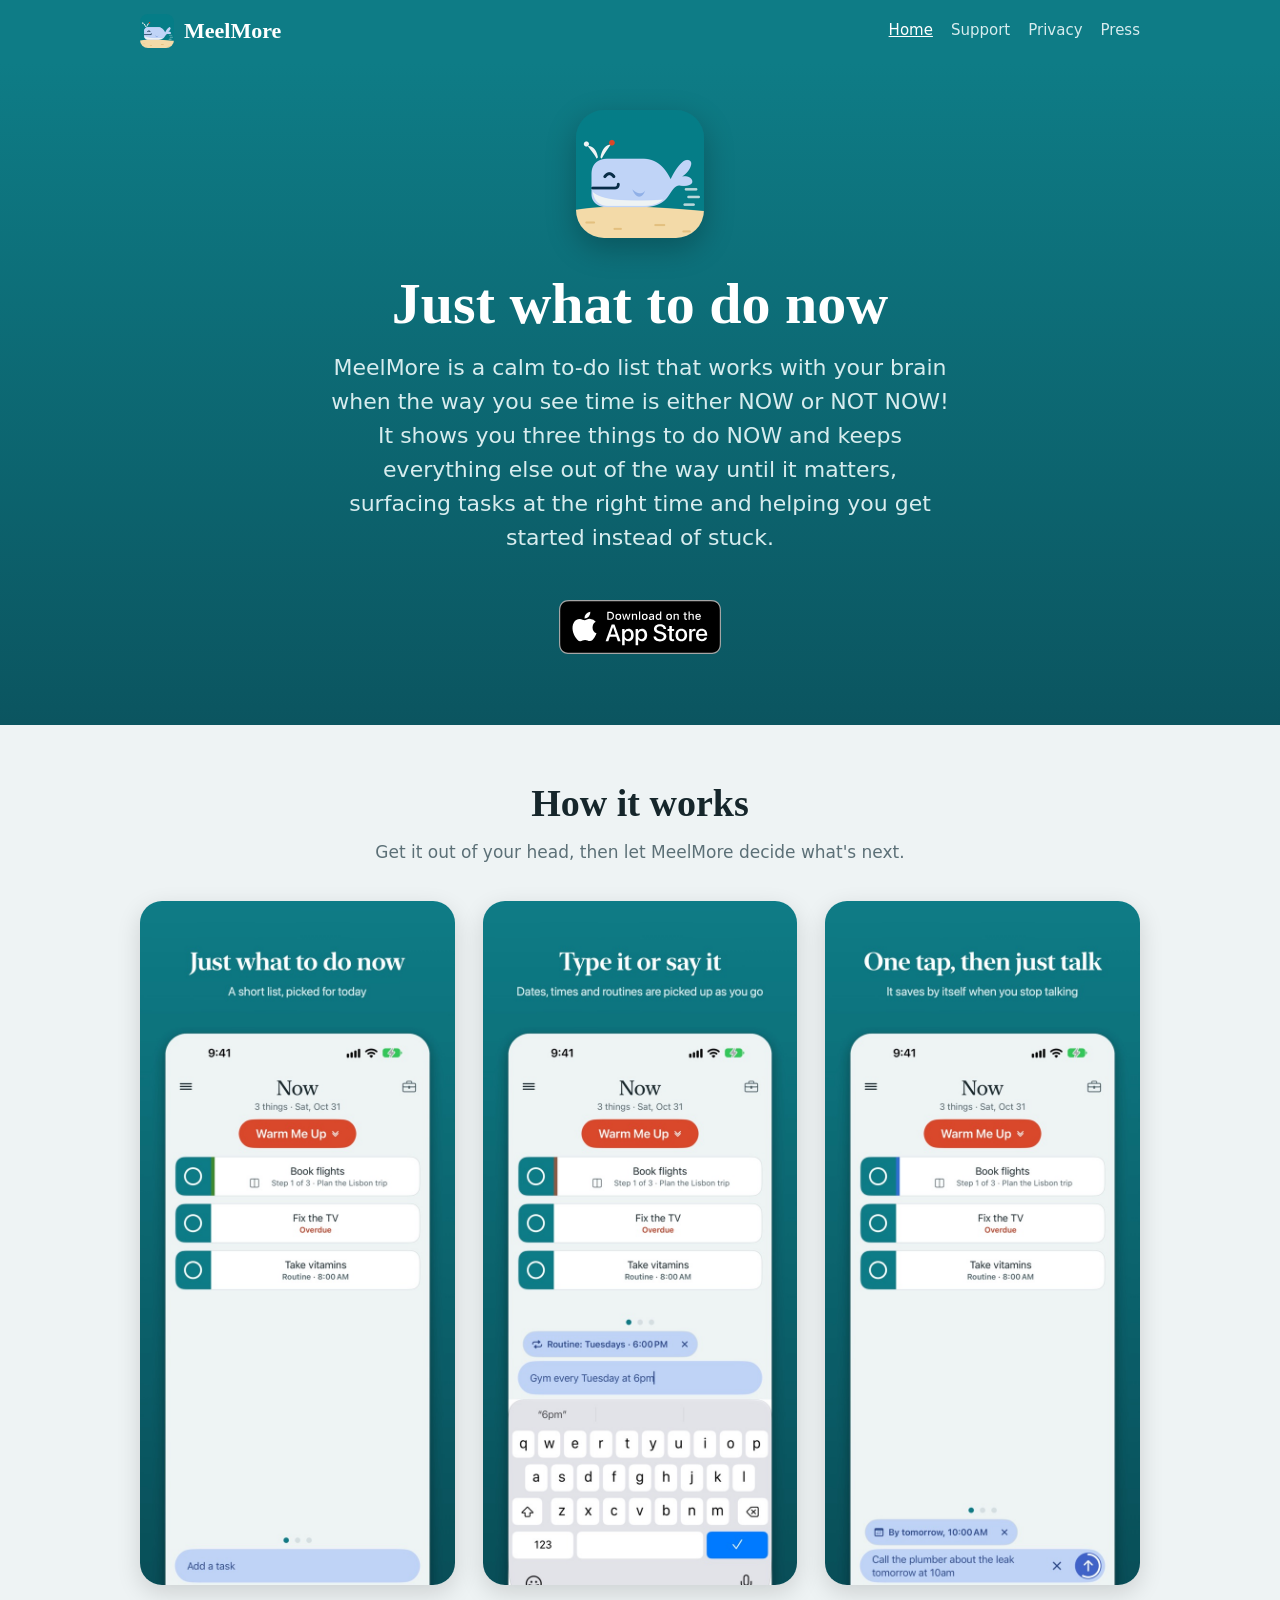
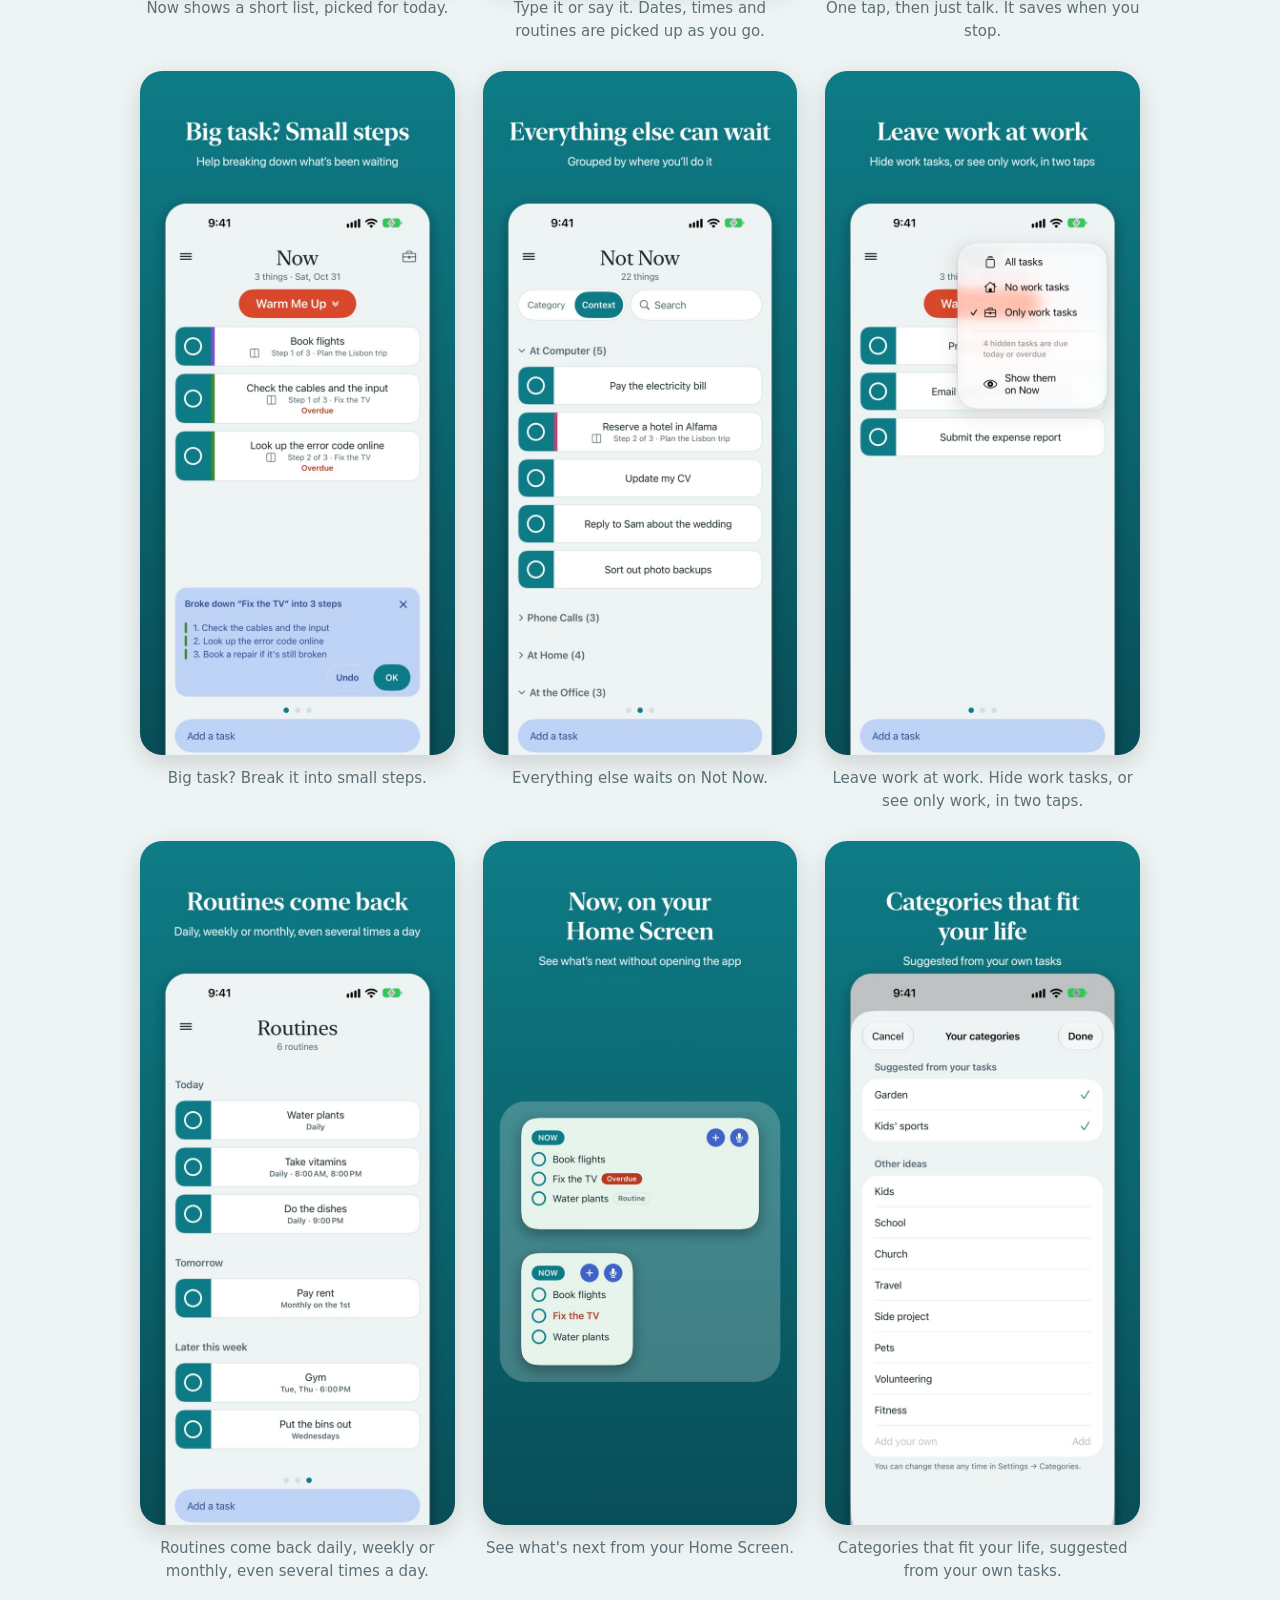
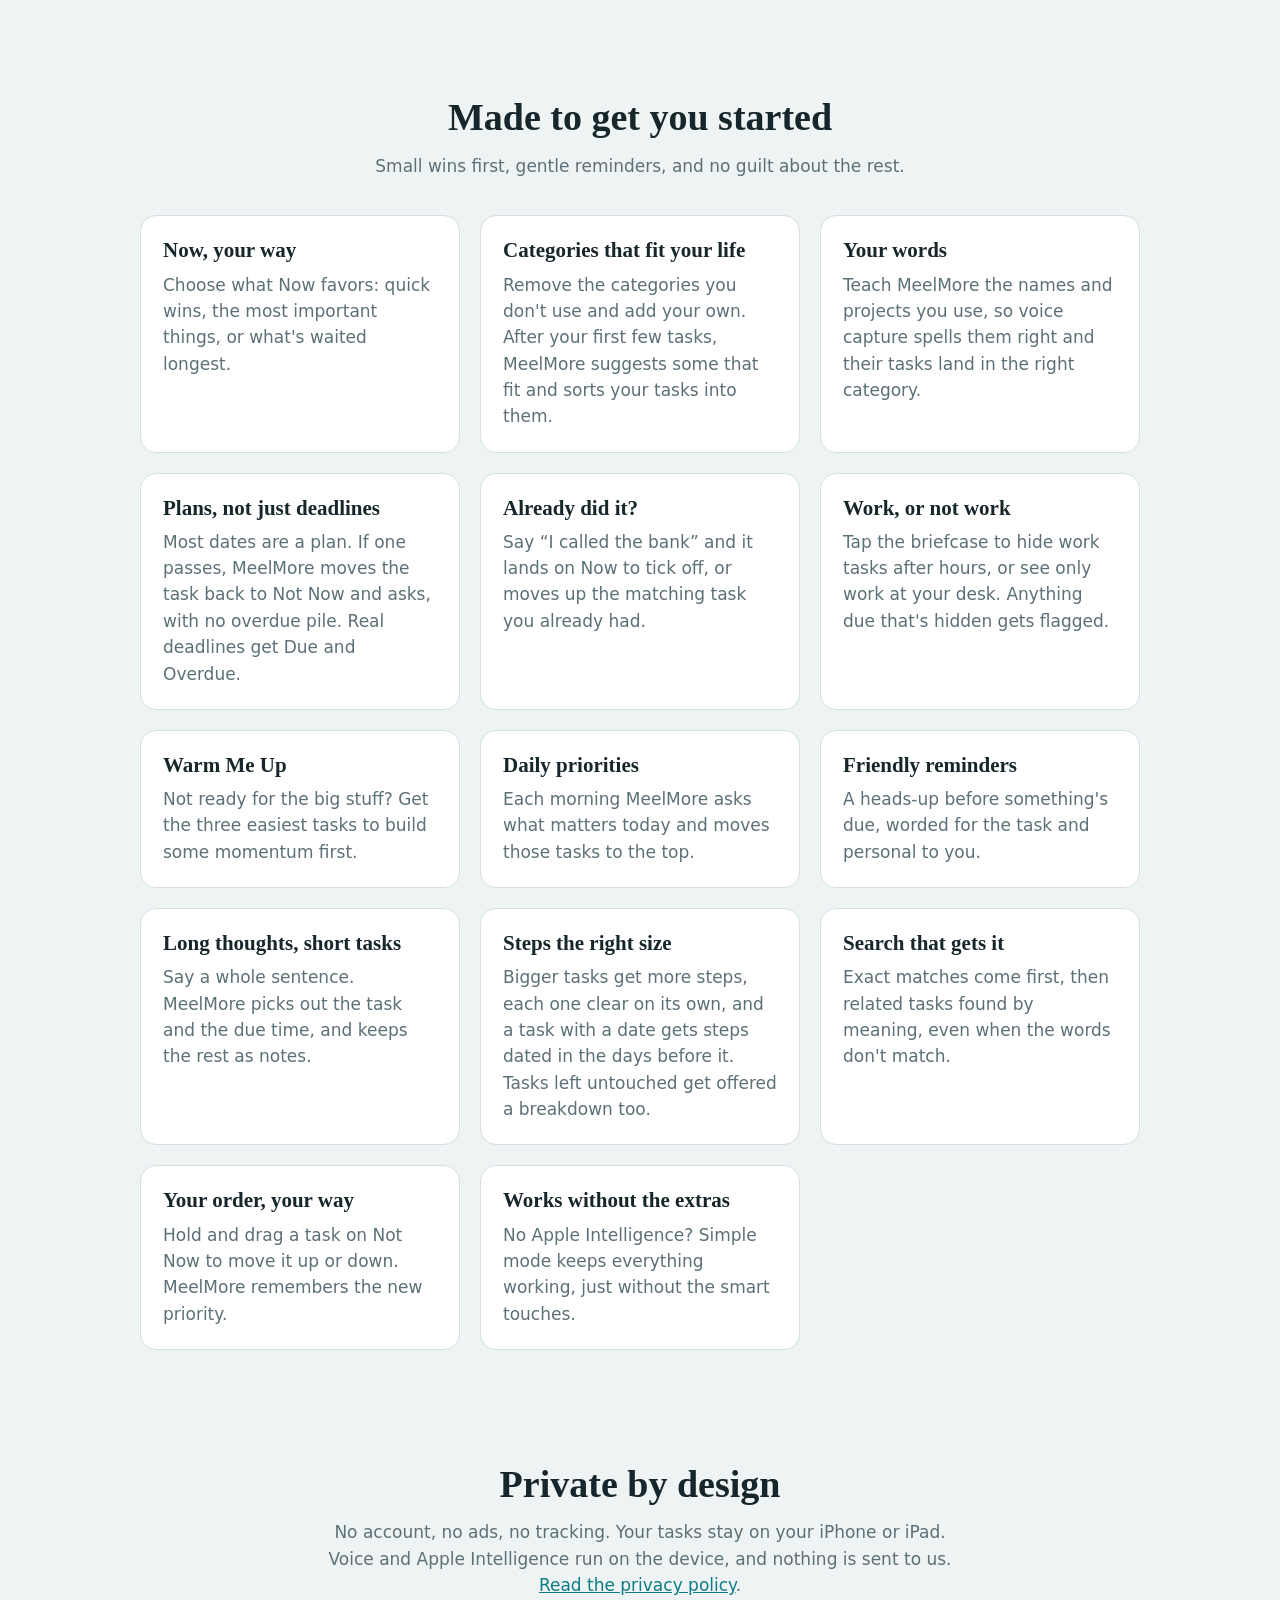
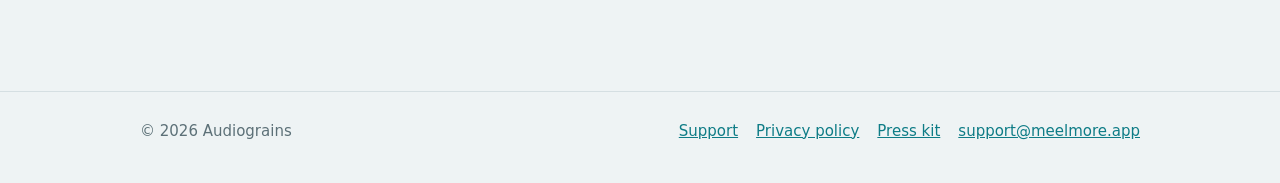
==== commit 4e7b113e: "Press kit page and download, linked from every page Co-Authored-By: Claude Opus 5.5 <noreply@anthrop" ====
--- a/index.html
+++ b/index.html
@@ -12,7 +12,7 @@
   <meta name="apple-itunes-app" content="app-id=6826042139">
   <link rel="icon" href="favicon.png" type="image/png">
   <link rel="apple-touch-icon" href="images/apple-touch-icon.png">
-  <link rel="stylesheet" href="style.css?v=2">
+  <link rel="stylesheet" href="style.css?v=3">
 </head>
 <body>
   <header class="site-header">
@@ -22,6 +22,7 @@
         <a href="./" aria-current="page">Home</a>
         <a href="support.html">Support</a>
         <a href="privacy.html">Privacy</a>
+        <a href="press.html">Press</a>
       </nav>
     </div>
   </header>
@@ -91,6 +92,7 @@
       <nav aria-label="Footer">
         <a href="support.html">Support</a>
         <a href="privacy.html">Privacy policy</a>
+        <a href="press.html">Press kit</a>
         <a href="mailto:support@meelmore.app">support@meelmore.app</a>
       </nav>
     </div>
--- a/style.css
+++ b/style.css
@@ -122,6 +122,13 @@
 details { background: var(--row); border: 1px solid var(--line); border-radius: 12px; padding: 14px 18px; margin: 10px 0; }
 summary { cursor: pointer; font-weight: 600; }
 details p { margin: 10px 0 0; color: var(--ink-secondary); }
+.facts { width: 100%; table-layout: fixed; border-collapse: collapse; background: var(--row); border: 1px solid var(--line); border-radius: 12px; overflow: hidden; }
+.facts th, .facts td { text-align: left; vertical-align: top; padding: 10px 16px; border-top: 1px solid var(--line); }
+.facts tr:first-child th, .facts tr:first-child td { border-top: 0; }
+.facts th { width: 32%; font-weight: 600; }
+.facts td { overflow-wrap: anywhere; }
+.page .shots { margin-top: 20px; }
+.press-icon { border-radius: 28px; box-shadow: 0 6px 18px rgb(0 0 0 / 0.18); }
 
 /* Footer */
 .site-footer { border-top: 1px solid var(--line); padding: 28px 0 40px; color: var(--ink-secondary); font-size: 15px; }
@@ -132,4 +139,6 @@
   .shots { grid-template-columns: repeat(2, 1fr); gap: 16px; }
   .cards { grid-template-columns: 1fr; }
   .site-header .wrap { flex-direction: column; align-items: flex-start; gap: 8px; }
+  .facts th, .facts td { padding: 10px 12px; }
+  .facts th { width: 34%; }
 }
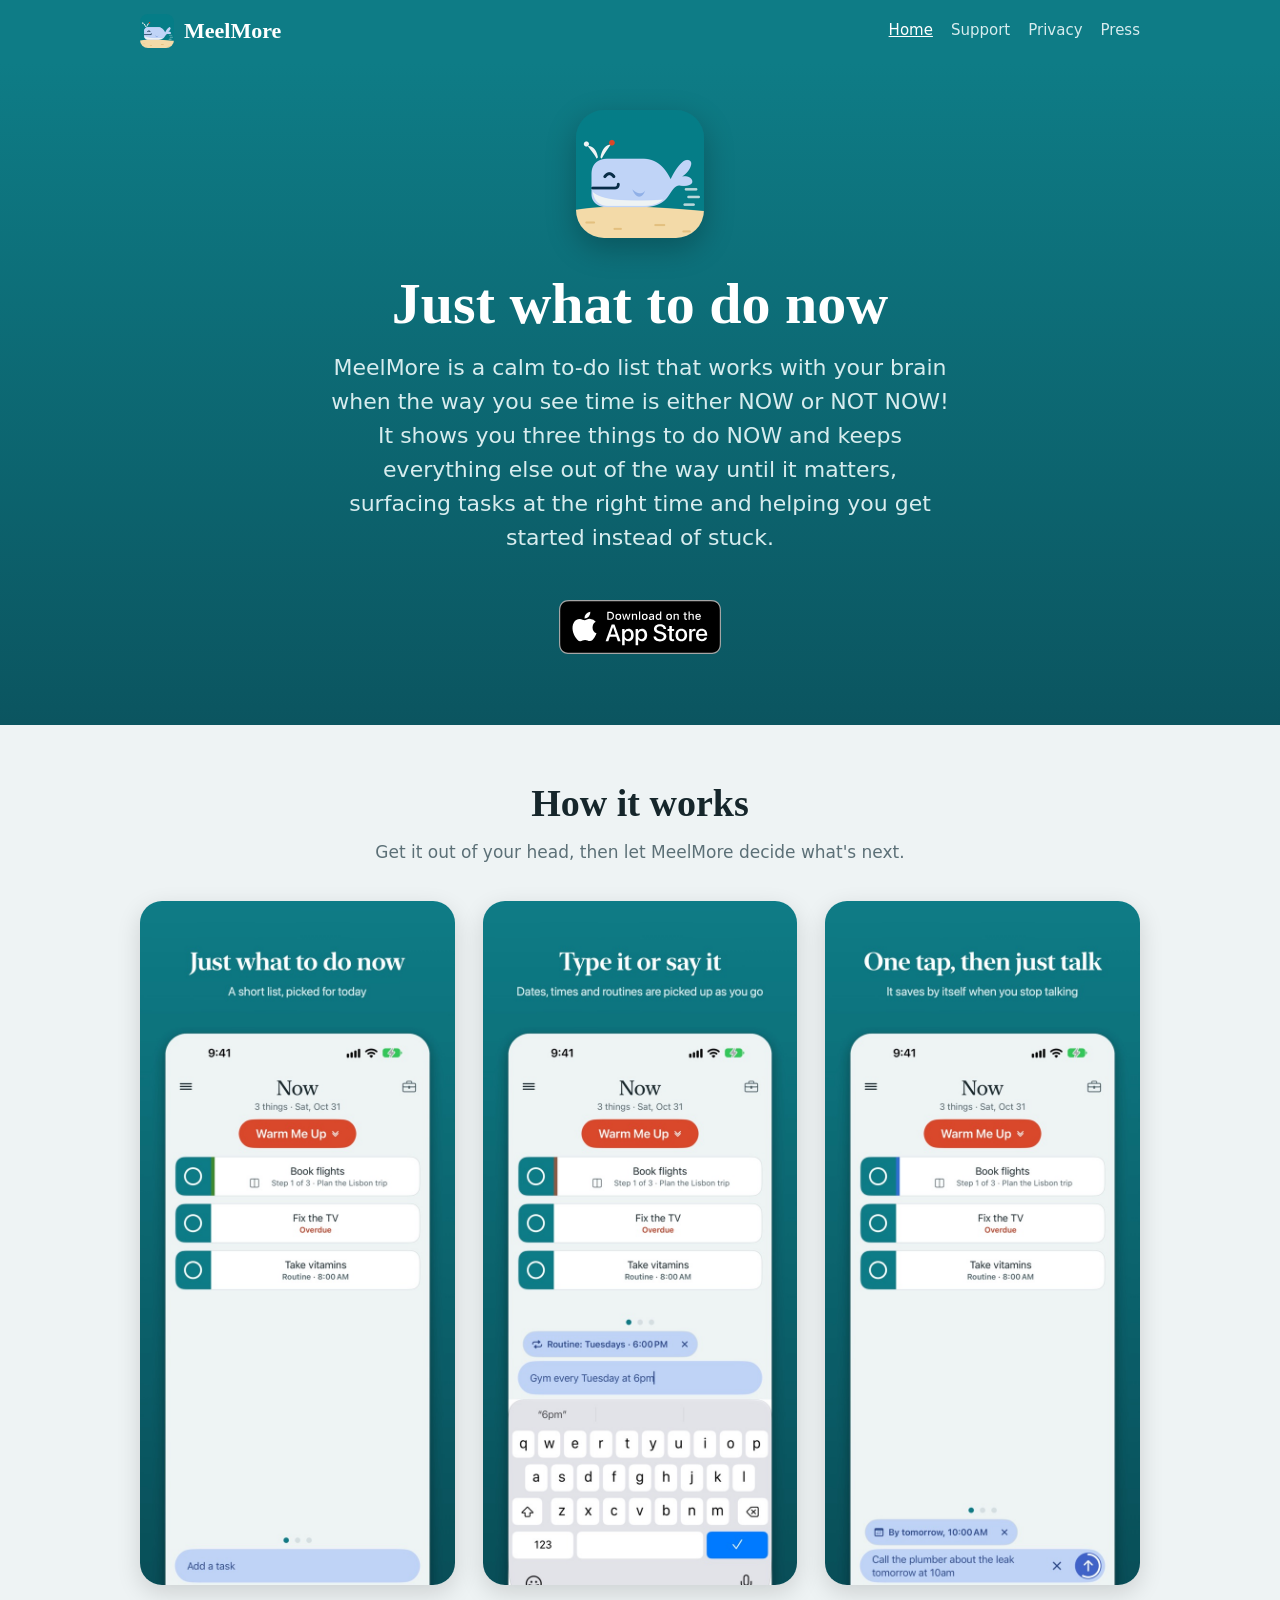
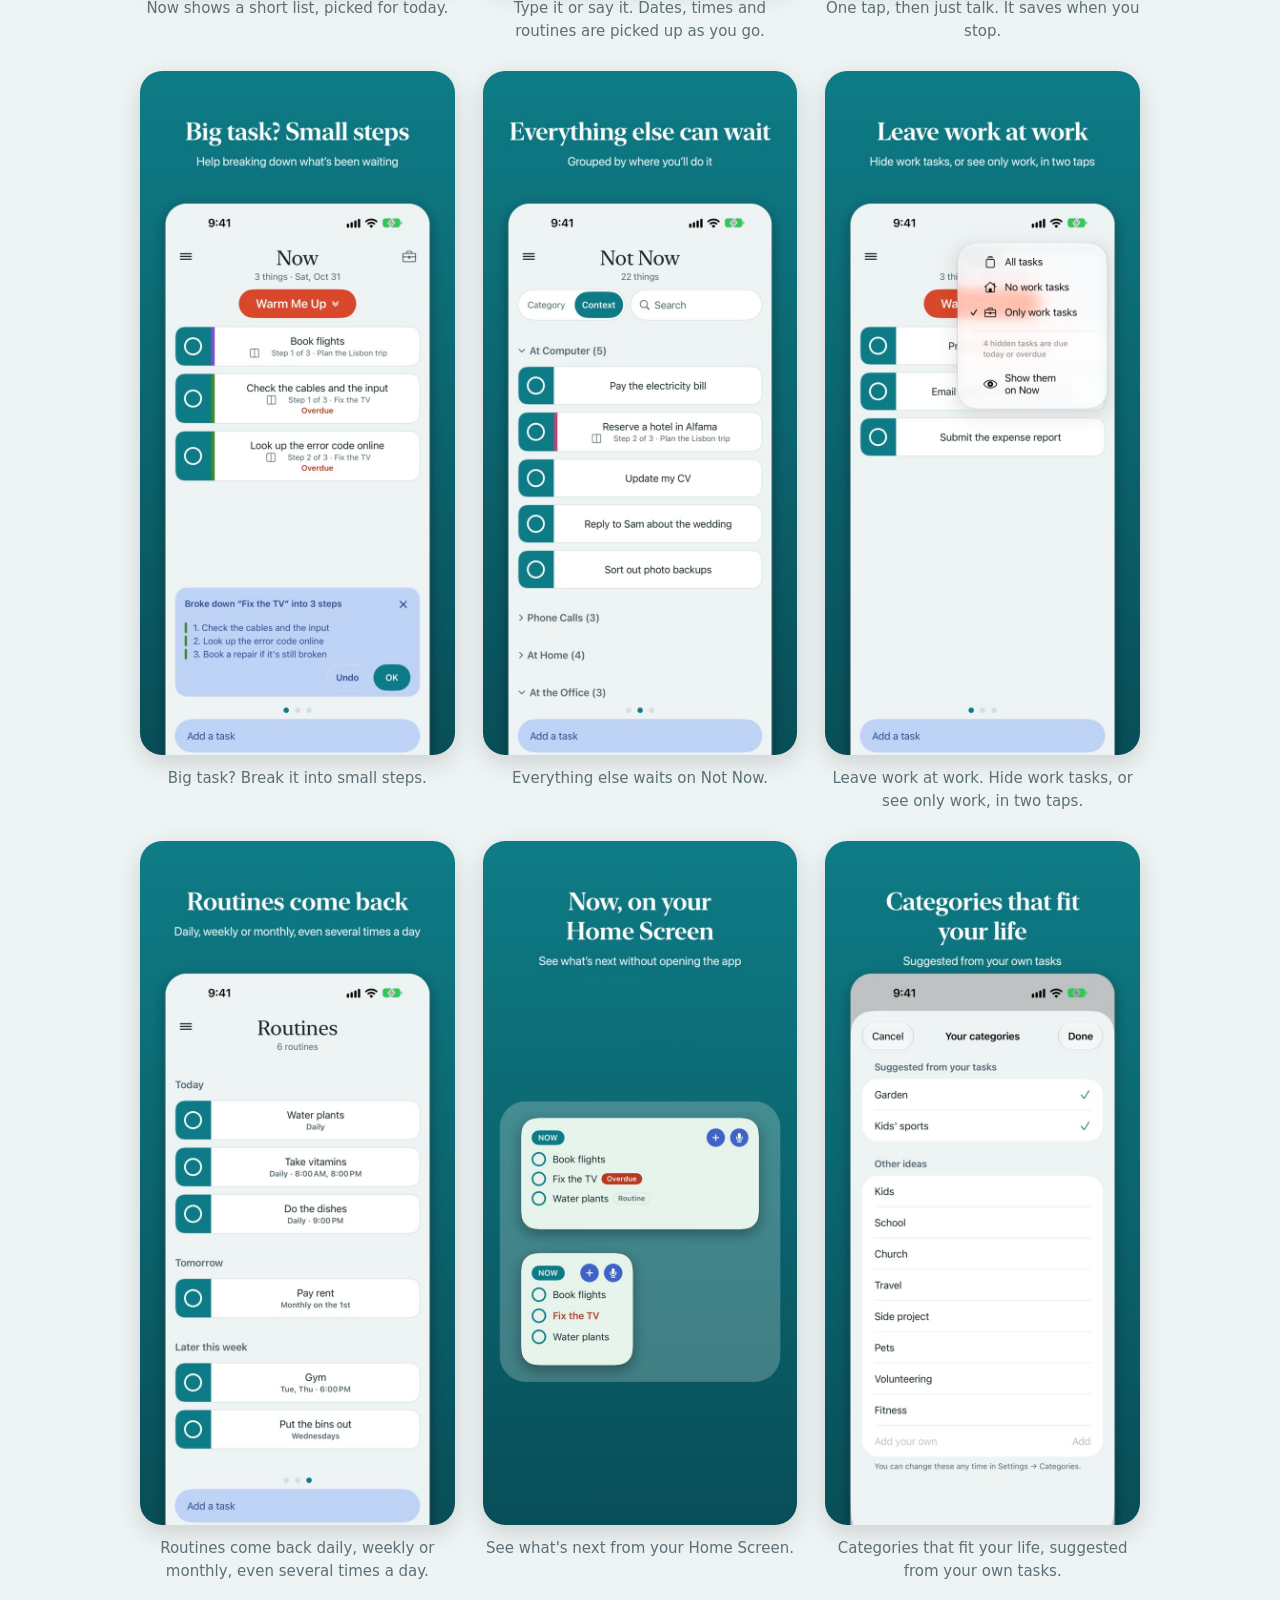
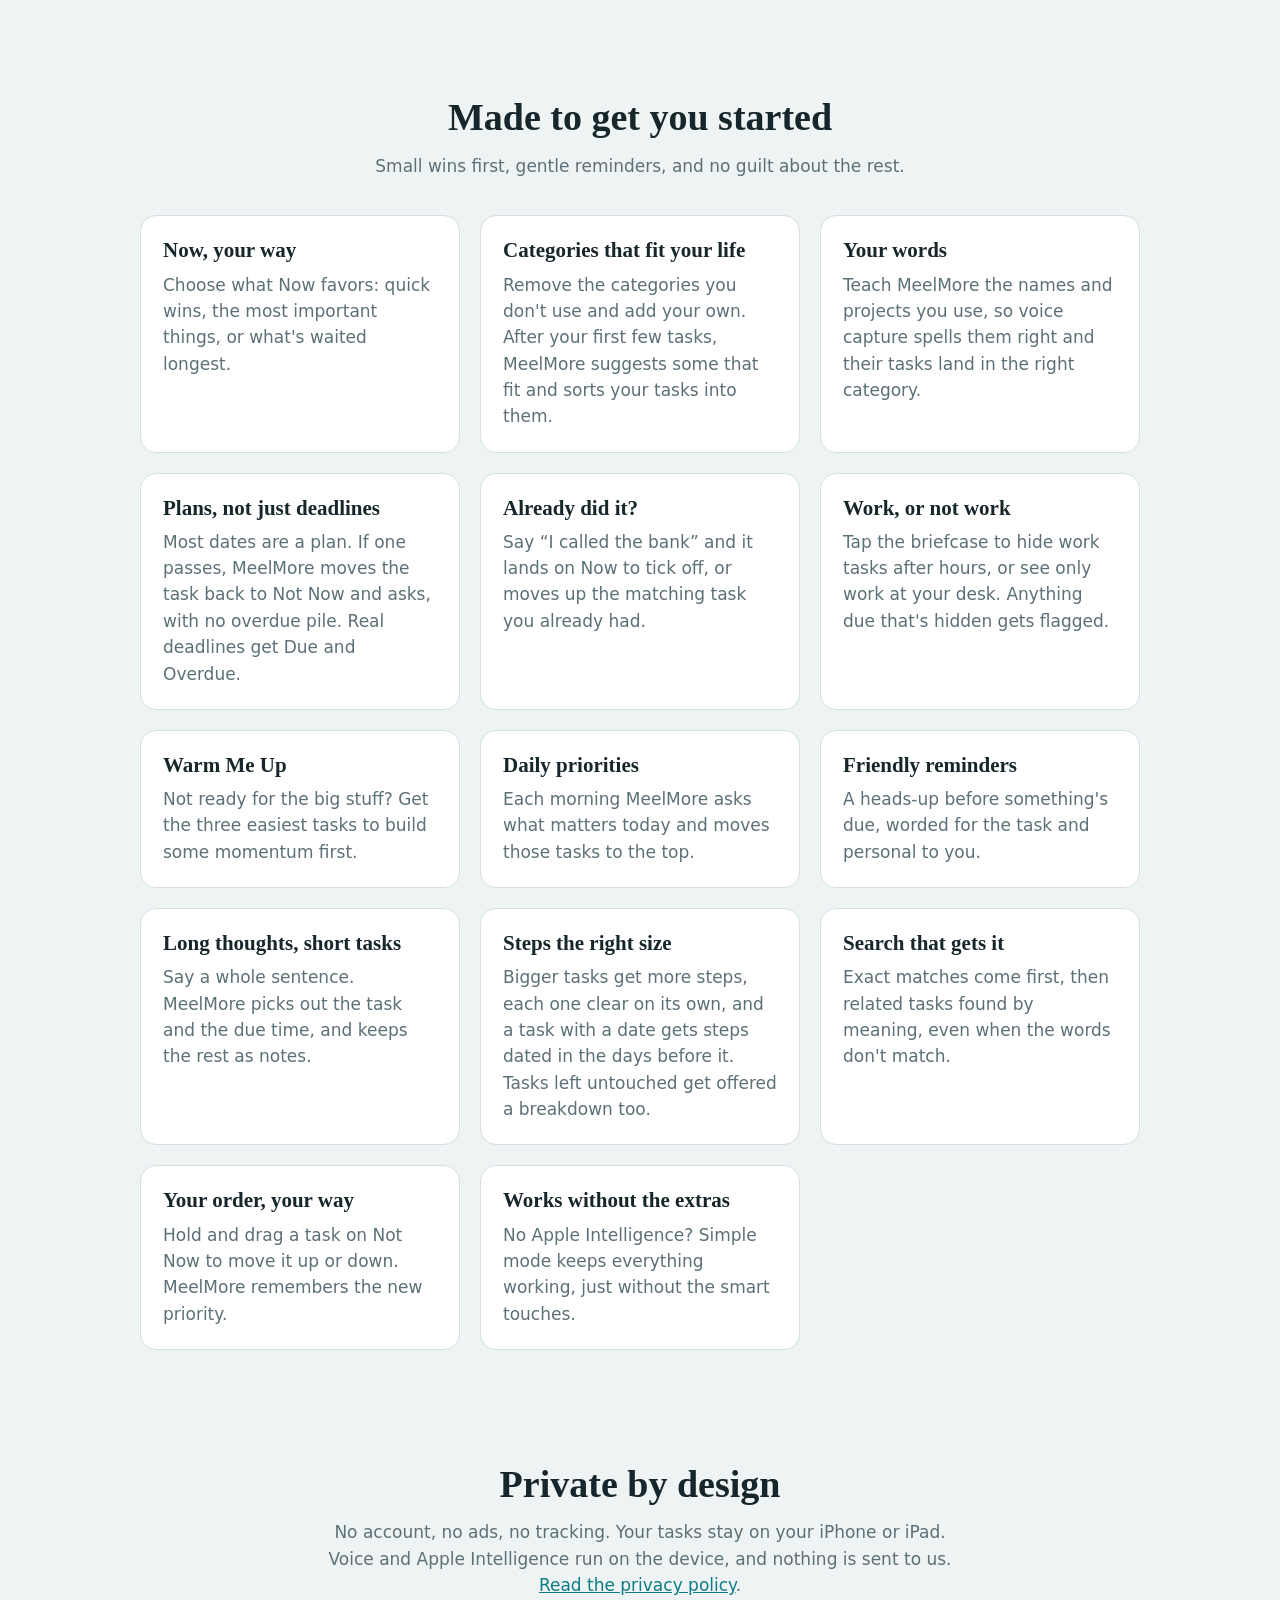
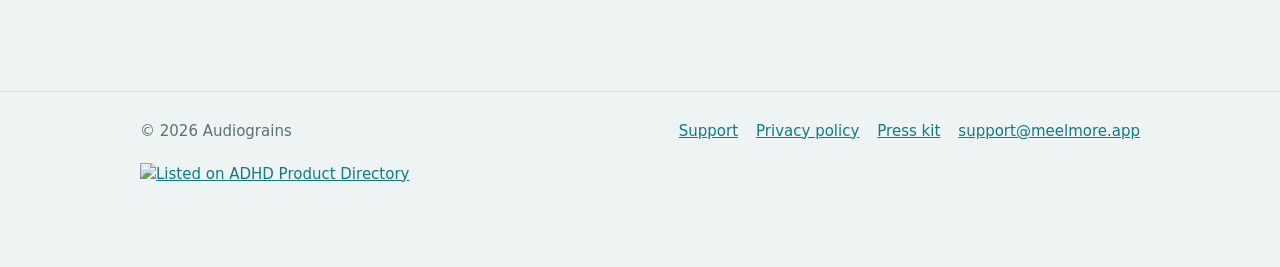
==== commit e2d0d3ce: "Listed on ADHD Product Directory badge in the home page footer, dark in dark mode Co-Authored-By: Cl" ====
--- a/index.html
+++ b/index.html
@@ -12,7 +12,7 @@
   <meta name="apple-itunes-app" content="app-id=6826042139">
   <link rel="icon" href="favicon.png" type="image/png">
   <link rel="apple-touch-icon" href="images/apple-touch-icon.png">
-  <link rel="stylesheet" href="style.css?v=3">
+  <link rel="stylesheet" href="style.css?v=4">
 </head>
 <body>
   <header class="site-header">
@@ -96,6 +96,9 @@
         <a href="mailto:support@meelmore.app">support@meelmore.app</a>
       </nav>
     </div>
+    <div class="wrap listings">
+      <a href="https://www.adhdproducts.directory/" rel="sponsored nofollow" data-directory-listing="de0df915-299c-4f5d-8a67-f3039cb4485a"><picture><source srcset="https://www.adhdproducts.directory/badges/listed-on-dark.svg" media="(prefers-color-scheme: dark)"><img src="https://www.adhdproducts.directory/badges/listed-on-light.svg" alt="Listed on ADHD Product Directory" width="280" height="64"></picture></a>
+    </div>
   </footer>
 </body>
 </html>
--- a/style.css
+++ b/style.css
@@ -134,6 +134,8 @@
 .site-footer { border-top: 1px solid var(--line); padding: 28px 0 40px; color: var(--ink-secondary); font-size: 15px; }
 .site-footer .wrap { display: flex; justify-content: space-between; flex-wrap: wrap; gap: 12px; }
 .site-footer nav { display: flex; gap: 18px; flex-wrap: wrap; }
+.site-footer .listings { margin-top: 20px; }
+.site-footer .listings img { display: block; max-width: 100%; height: auto; }
 
 @media (max-width: 760px) {
   .shots { grid-template-columns: repeat(2, 1fr); gap: 16px; }
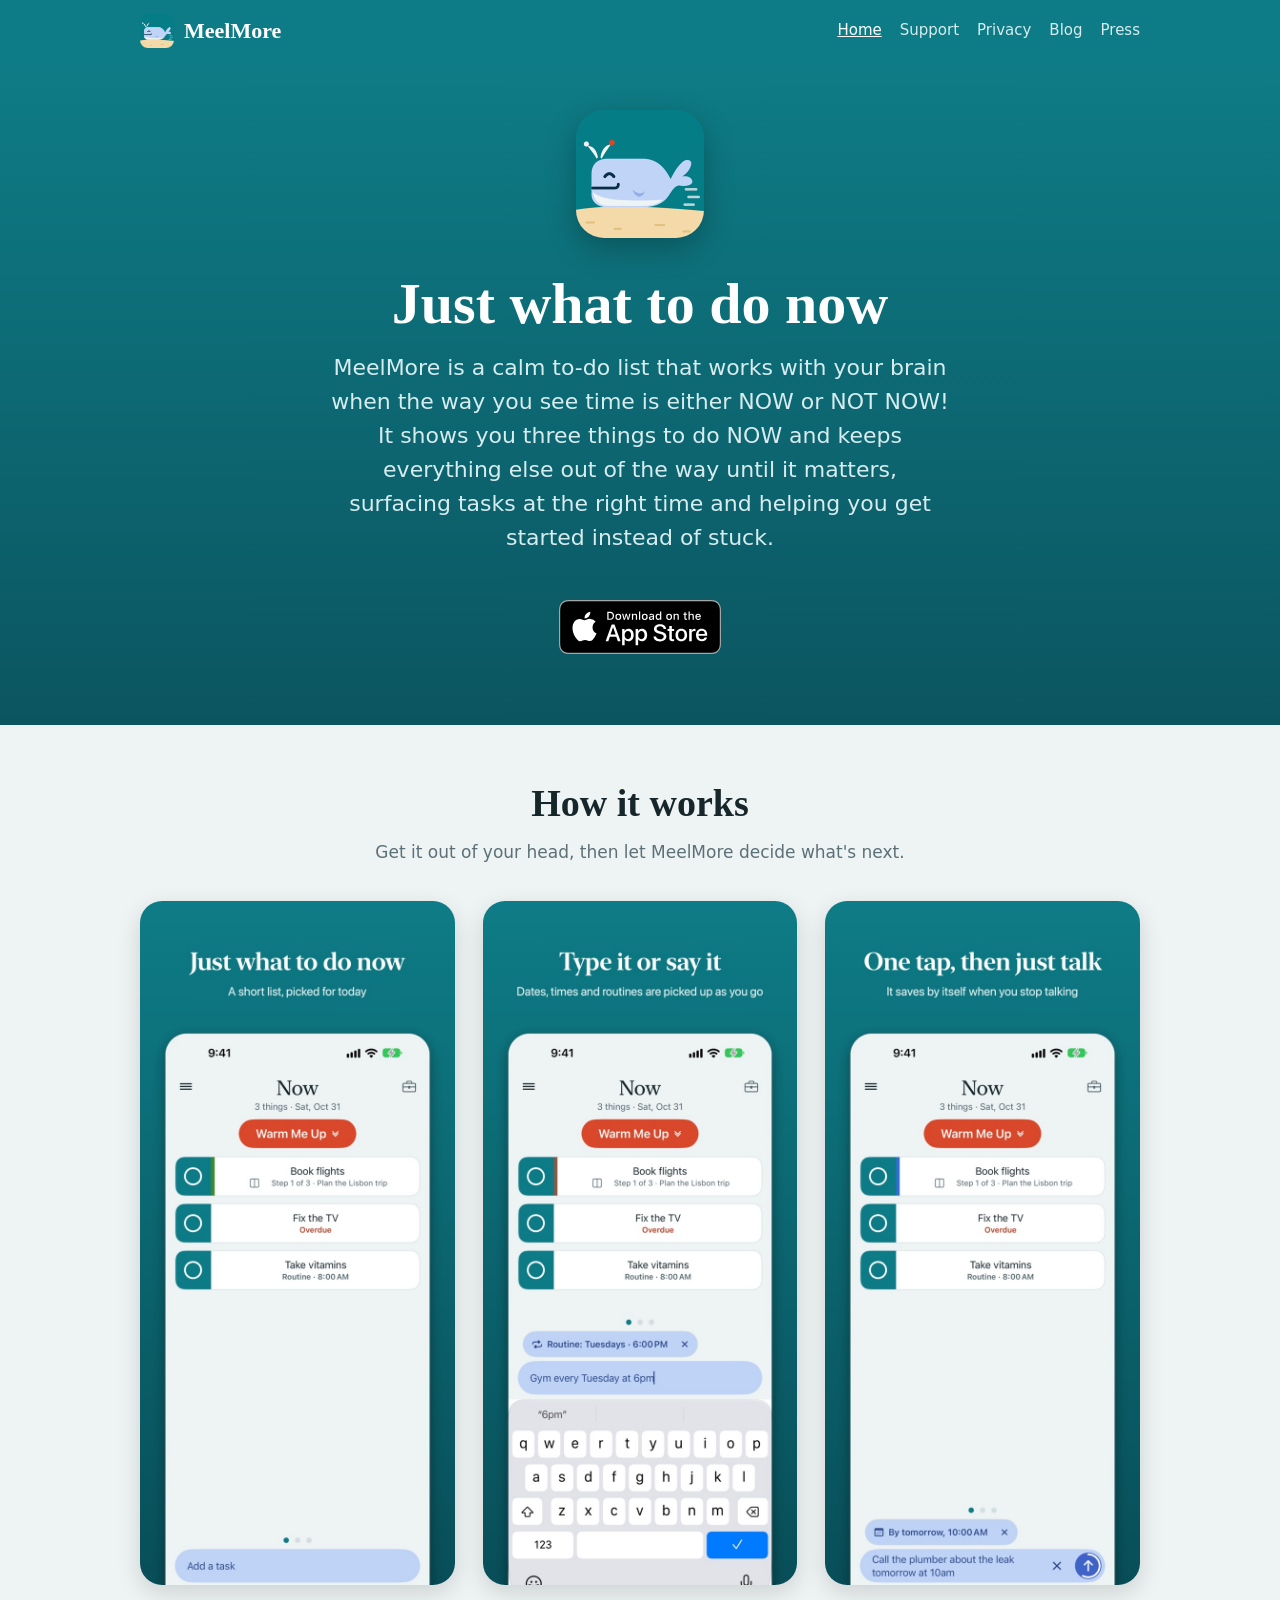
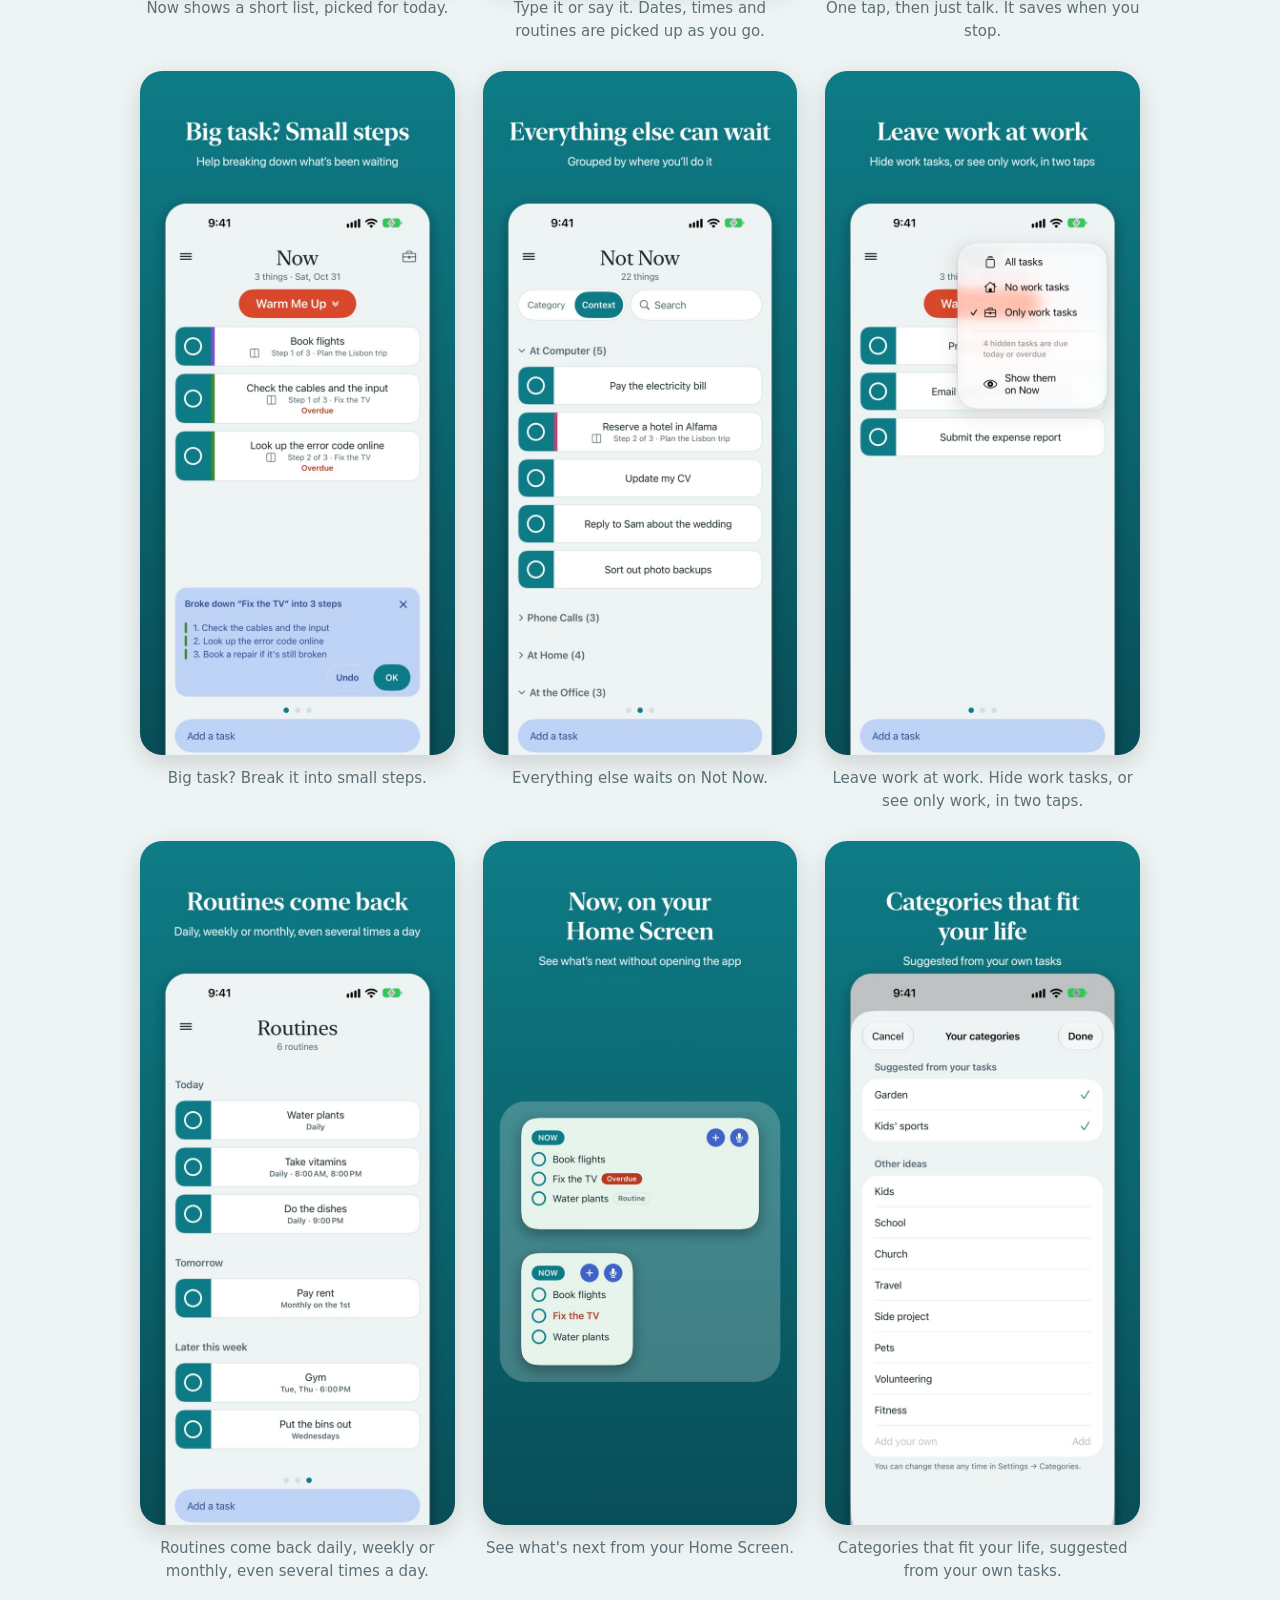
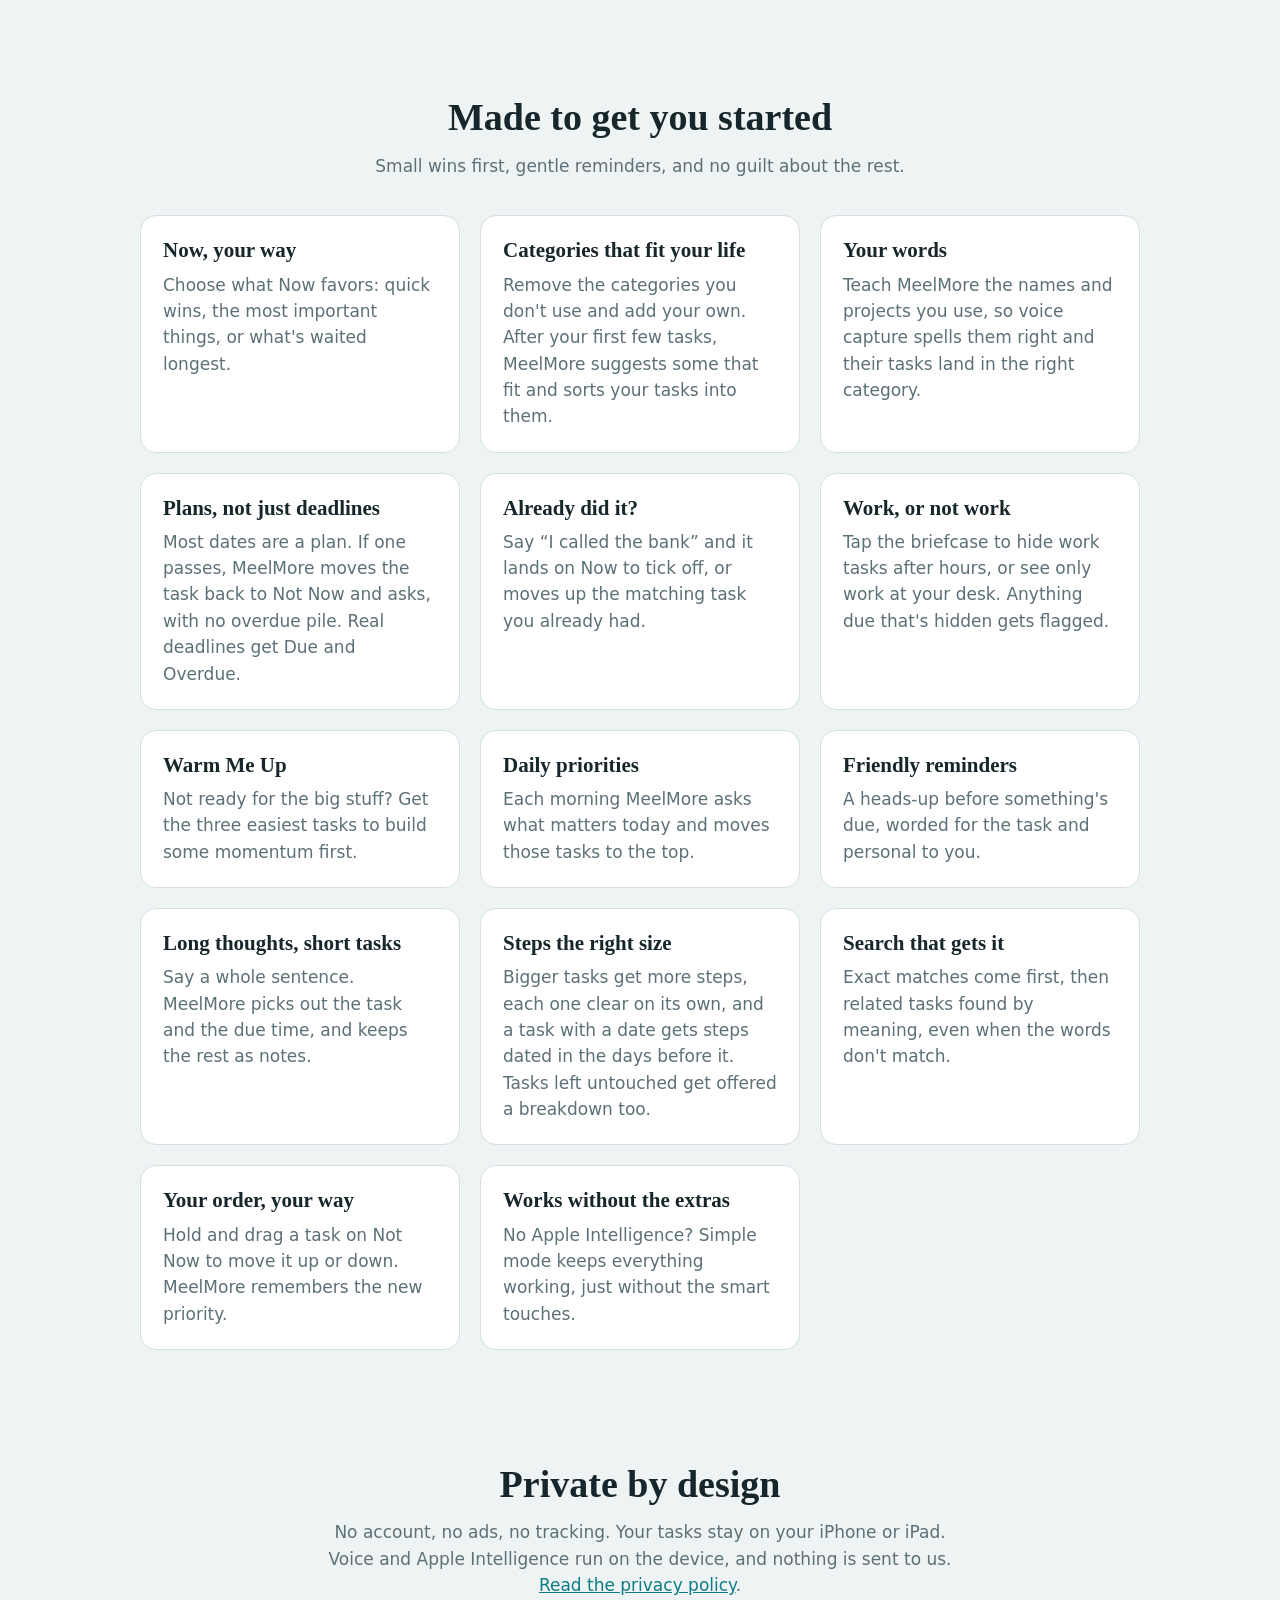
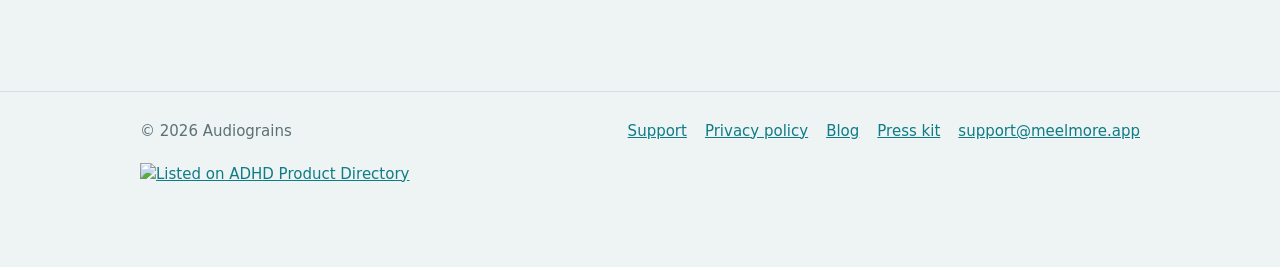
==== commit 5cd04e4f: "Blog: the blog page and "Why I built MeelMore", linked from every page A static /blog/ page with its" ====
--- a/index.html
+++ b/index.html
@@ -12,7 +12,7 @@
   <meta name="apple-itunes-app" content="app-id=6826042139">
   <link rel="icon" href="favicon.png" type="image/png">
   <link rel="apple-touch-icon" href="images/apple-touch-icon.png">
-  <link rel="stylesheet" href="style.css?v=4">
+  <link rel="stylesheet" href="style.css?v=5">
 </head>
 <body>
   <header class="site-header">
@@ -22,6 +22,7 @@
         <a href="./" aria-current="page">Home</a>
         <a href="support.html">Support</a>
         <a href="privacy.html">Privacy</a>
+        <a href="blog/">Blog</a>
         <a href="press.html">Press</a>
       </nav>
     </div>
@@ -92,6 +93,7 @@
       <nav aria-label="Footer">
         <a href="support.html">Support</a>
         <a href="privacy.html">Privacy policy</a>
+        <a href="blog/">Blog</a>
         <a href="press.html">Press kit</a>
         <a href="mailto:support@meelmore.app">support@meelmore.app</a>
       </nav>
--- a/style.css
+++ b/style.css
@@ -144,3 +144,16 @@
   .facts th, .facts td { padding: 10px 12px; }
   .facts th { width: 34%; }
 }
+
+/* Blog */
+.post-list { list-style: none; padding: 0; margin: 24px 0 0; }
+.post-list li { background: var(--row); border: 1px solid var(--line); border-radius: 16px; padding: 20px 22px; margin-bottom: 16px; }
+.post-list h2 { margin: 0 0 6px; font-size: 24px; }
+.post-list h2 a { color: var(--ink); text-decoration: none; }
+.post-list h2 a:hover { text-decoration: underline; }
+.post-list p { margin: 6px 0 0; color: var(--ink-secondary); }
+.post-meta { color: var(--ink-secondary); font-size: 15px; margin: 0 0 28px; }
+.post .lead { font-size: 20px; }
+.post blockquote { margin: 20px 0; padding: 4px 18px; border-left: 4px solid var(--complete); color: var(--ink-secondary); }
+.post-image { display: block; width: 100%; height: auto; border-radius: 16px; margin: 8px 0 28px; }
+.post-cta { background: var(--row); border: 1px solid var(--line); border-radius: 16px; padding: 20px 22px; margin: 36px 0 0; }
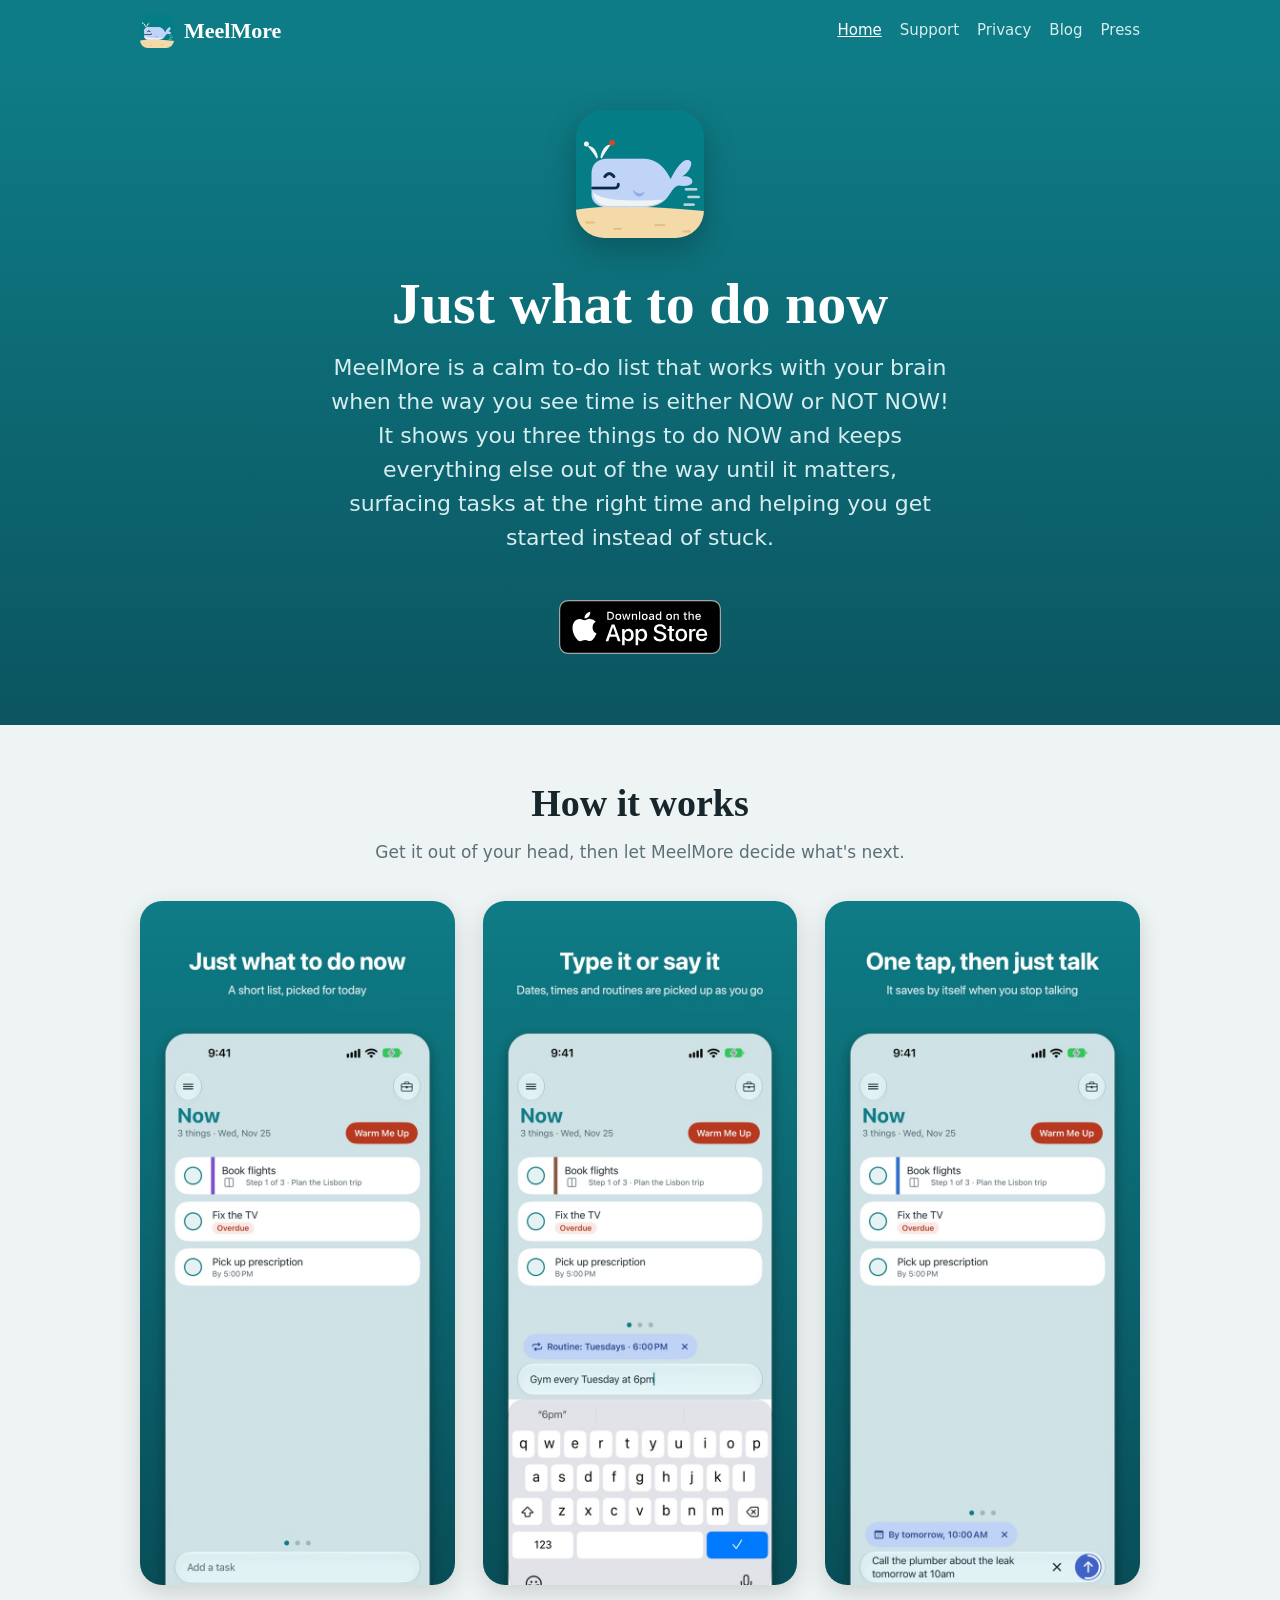
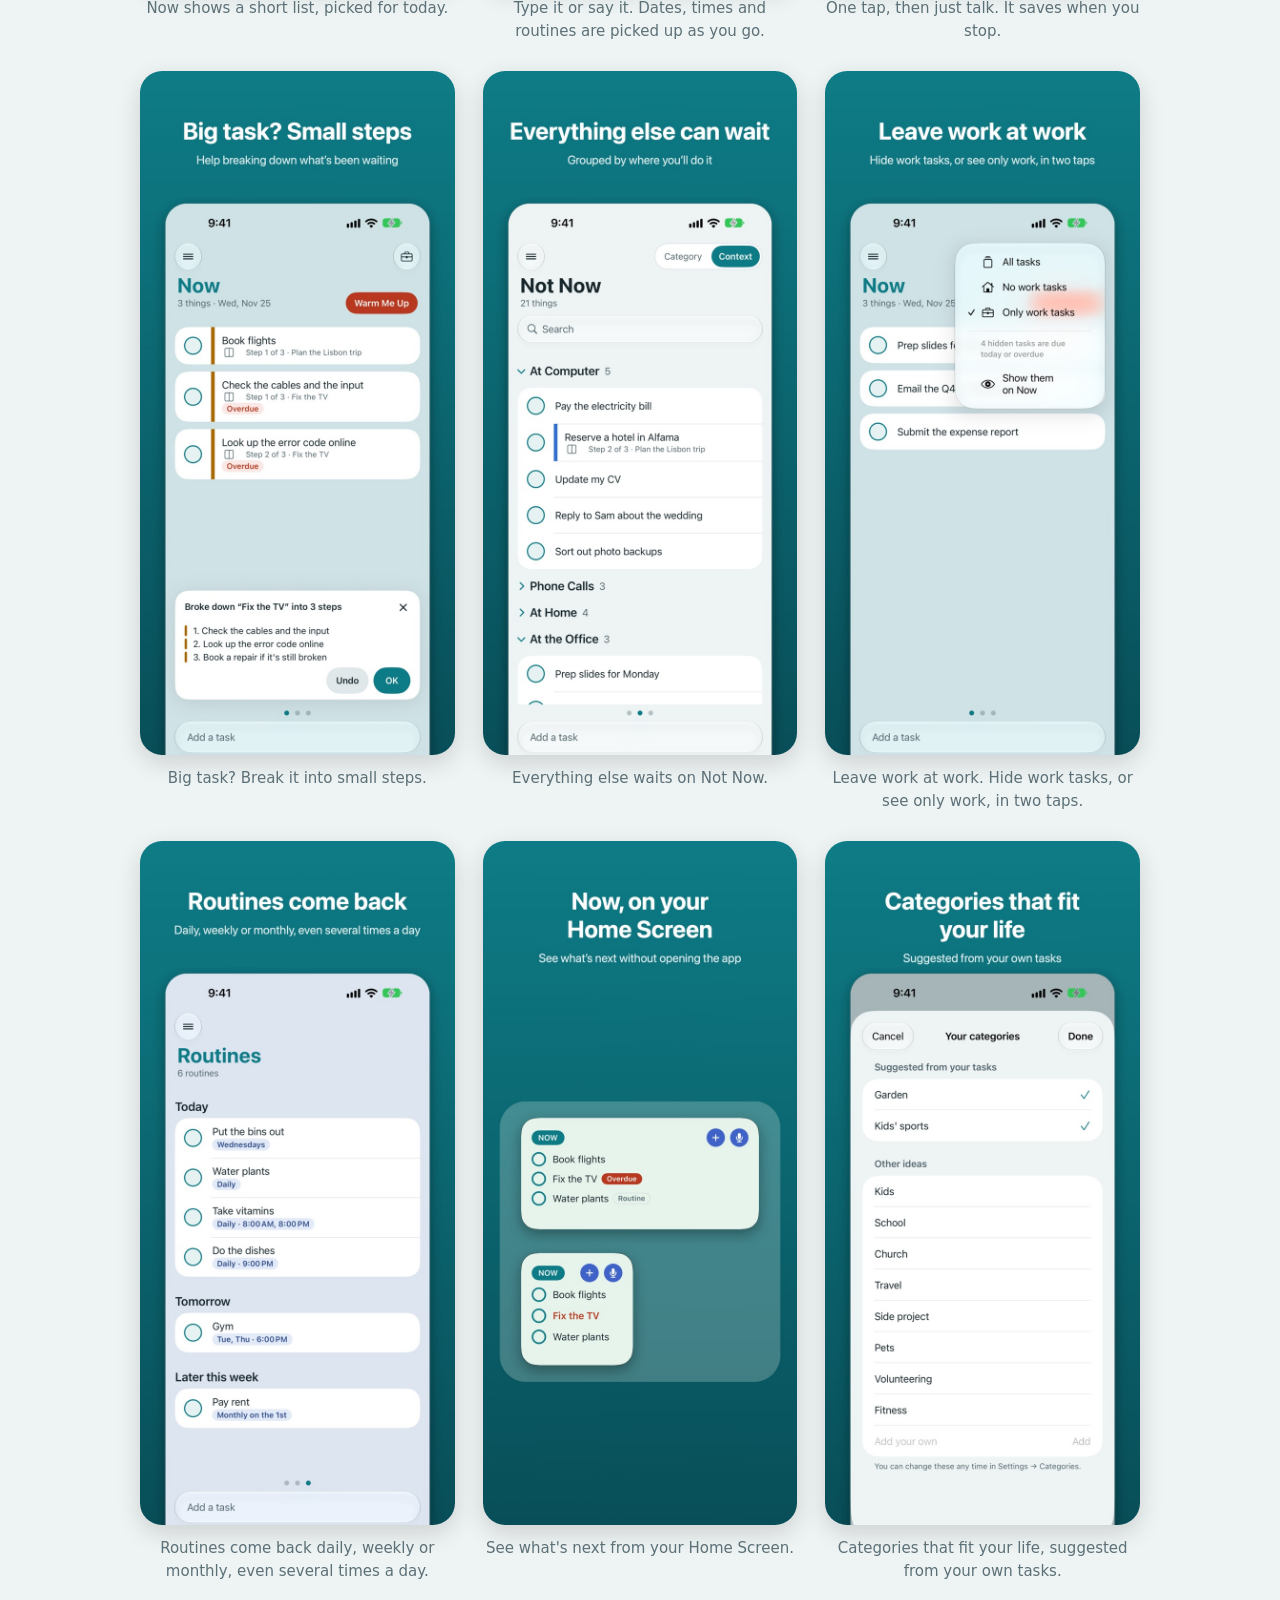
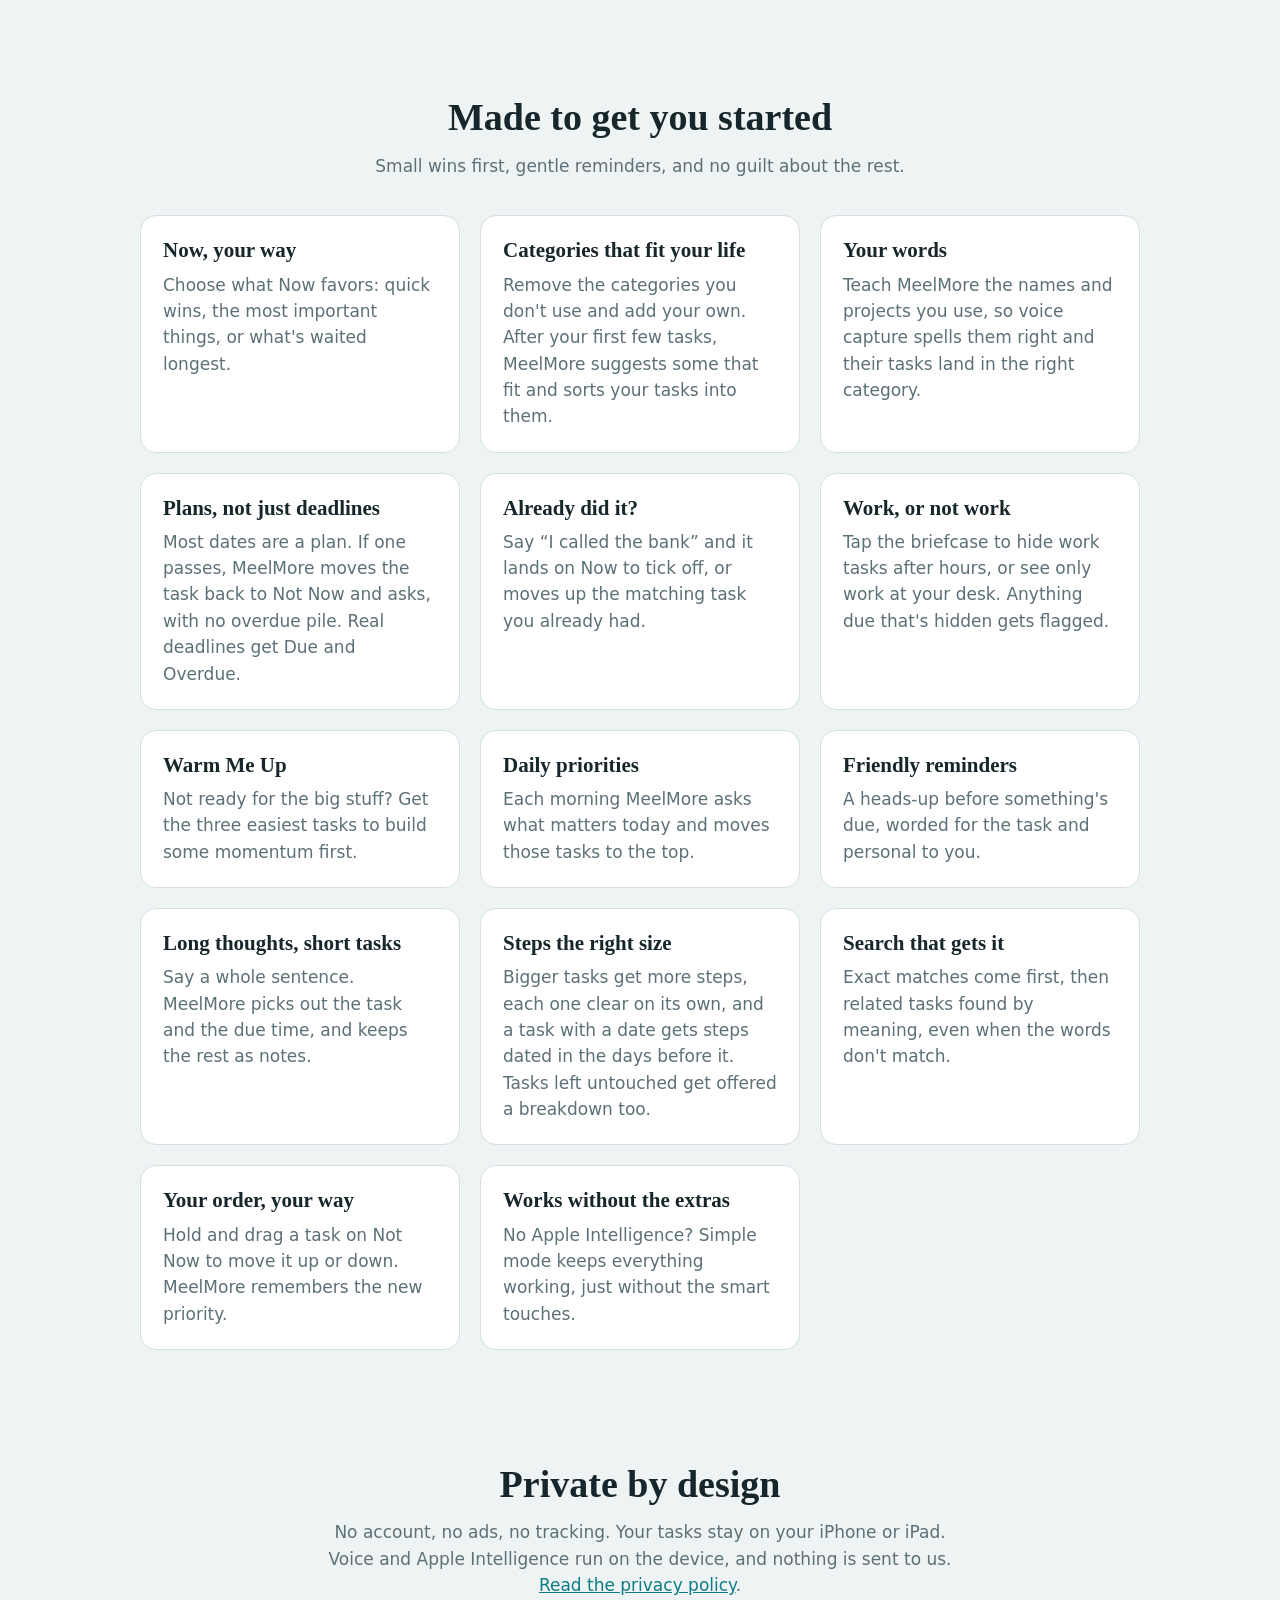
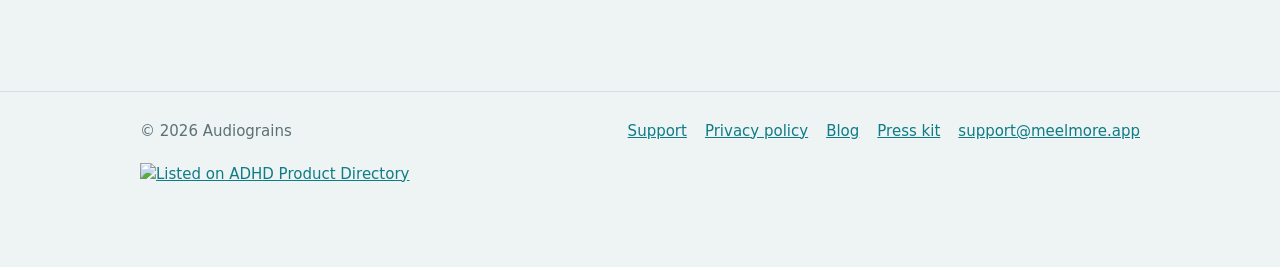
==== commit ef8660f7: "Screenshots and the blog's social image in the native look Co-Authored-By: Claude Opus 5.5 <noreply@" ====
--- a/index.html
+++ b/index.html
@@ -43,7 +43,7 @@
         <h2 id="how">How it works</h2>
         <p class="lede">Get it out of your head, then let MeelMore decide what's next.</p>
         <ul class="shots">
-          <li><figure><img src="images/01-now.jpg" width="660" height="1434" loading="lazy" alt="The Now screen with three tasks: Book flights, Fix the TV (overdue) and Take vitamins (a routine at 8:00 AM)"><figcaption>Now shows a short list, picked for today.</figcaption></figure></li>
+          <li><figure><img src="images/01-now.jpg" width="660" height="1434" loading="lazy" alt="The Now screen with three tasks: Book flights (step 1 of 3 of Plan the Lisbon trip), Fix the TV (overdue) and Pick up prescription (by 5:00 PM)"><figcaption>Now shows a short list, picked for today.</figcaption></figure></li>
           <li><figure><img src="images/02-capture.jpg" width="660" height="1434" loading="lazy" alt="Typing “Gym every Tuesday at 6pm” in the capture bar, which shows it will be a routine on Tuesdays at 6:00 PM"><figcaption>Type it or say it. Dates, times and routines are picked up as you go.</figcaption></figure></li>
           <li><figure><img src="images/03-voice.jpg" width="660" height="1434" loading="lazy" alt="Voice capture listening to “Call the plumber about the leak tomorrow at 10am”, with a date chip, a ✕ button and a Save task button whose ring is filling"><figcaption>One tap, then just talk. It saves when you stop.</figcaption></figure></li>
           <li><figure><img src="images/04-breakdown.jpg" width="660" height="1434" loading="lazy" alt="A big task broken down into small steps"><figcaption>Big task? Break it into small steps.</figcaption></figure></li>
